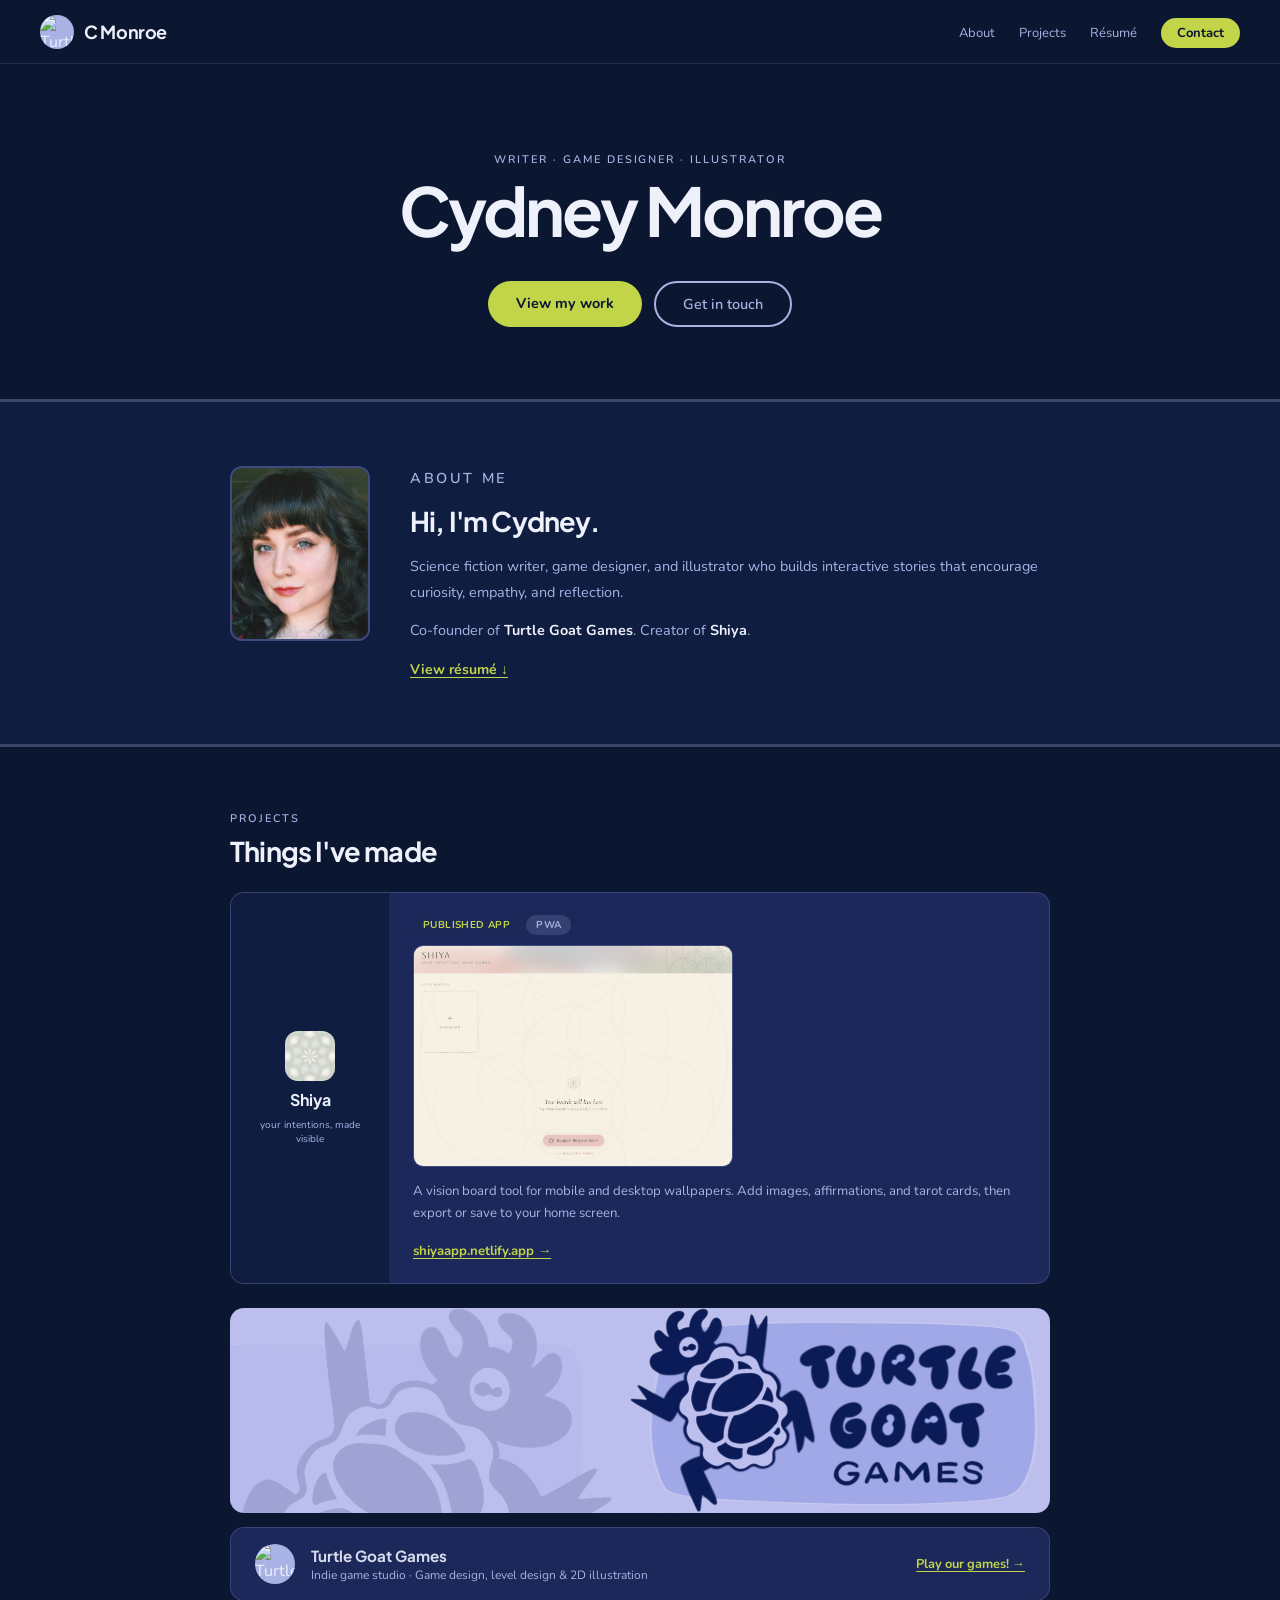
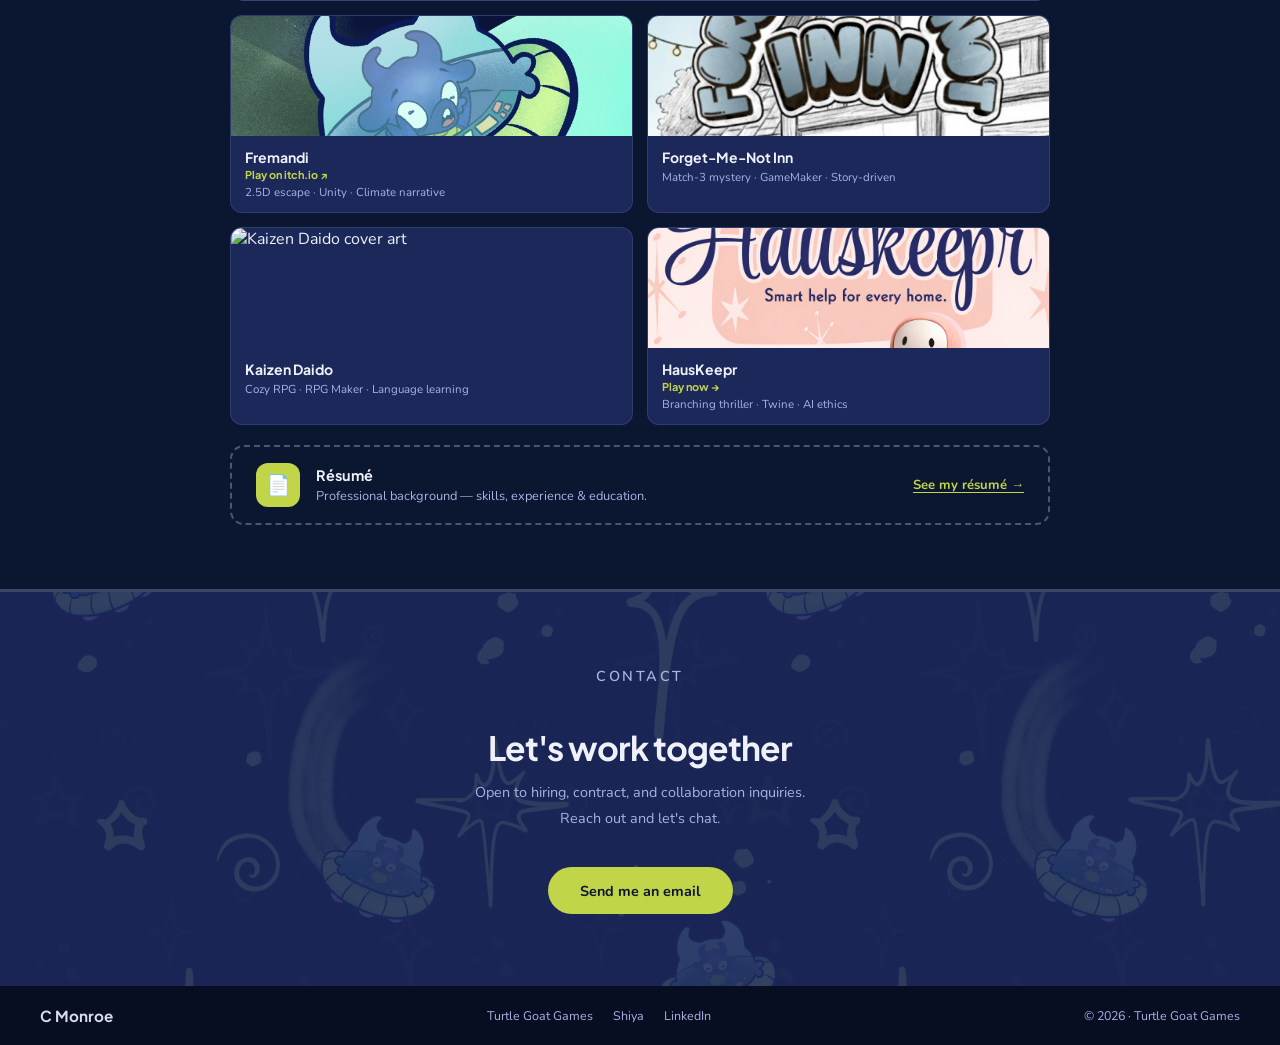
==== index.html @ 70c34b2c "Revise subtitle and description in index.html Updated the subtitle and description for clarity." ====
<!DOCTYPE html>
<html lang="en">
<head>
<meta charset="UTF-8">
<meta name="viewport" content="width=device-width, initial-scale=1.0">
<title>Cydney Monroe — Writer, Game Designer, Illustrator</title>
<link rel="preconnect" href="https://fonts.googleapis.com">
<link href="https://fonts.googleapis.com/css2?family=Plus+Jakarta+Sans:wght@400;600;700;800&family=Nunito:wght@400;600;700&display=swap" rel="stylesheet">
<style>
  *, *::before, *::after { box-sizing: border-box; margin: 0; padding: 0; }
  html { scroll-behavior: smooth; }
  body {
    font-family: 'Nunito', sans-serif;
    -webkit-font-smoothing: antialiased;
    background: #0B1630;
    color: #EEF0FA;
    overflow-x: hidden;
  }

  :root {
    --navy: #1C2859;
    --navy-deep: #0B1630;
    --navy-mid: #0F1D40;
    --peri: #A8B2E4;
    --peri-dim: #6B76A8;
    --lav: #D8DCEF;
    --chart: #C2D448;
    --max-w: 900px;
  }

  img { max-width: 100%; display: block; }
  a { color: inherit; }

  .container { max-width: var(--max-w); margin: 0 auto; padding: 0 clamp(1.25rem, 4vw, 2.5rem); }
  .eyebrow {
    font-size: 11px; letter-spacing: 0.18em; text-transform: uppercase;
    font-weight: 600; color: var(--peri); margin-bottom: 0.5rem;
  }
  .section-heading {
    font-family: 'Plus Jakarta Sans', sans-serif;
    font-size: clamp(1.4rem, 3.5vw, 1.7rem); font-weight: 700;
    color: #EEF0FA; letter-spacing: -0.03em; margin-bottom: 1.5rem;
  }
  .divider { height: 3px; background: var(--peri); opacity: 0.3; }

  /* ══════ NAV ══════ */
  nav {
    background: var(--navy-deep);
    border-bottom: 1px solid rgba(168,178,228,0.15);
    padding: 0 clamp(1.25rem, 4vw, 2.5rem);
    height: 64px;
    display: flex; align-items: center; justify-content: space-between;
    position: sticky; top: 0; z-index: 100;
  }
  .logo { display: flex; align-items: center; gap: 10px; text-decoration: none; }
  .logo-badge {
    width: 34px; height: 34px; border-radius: 50%;
    overflow: hidden; flex-shrink: 0; background: var(--peri);
  }
  .logo-badge img { width: 100%; height: 100%; object-fit: cover; }
  .logo-name {
    font-family: 'Plus Jakarta Sans', sans-serif; font-size: 18px;
    font-weight: 700; color: #EEF0FA; letter-spacing: -0.02em;
  }
  .nav-links { display: flex; align-items: center; gap: clamp(12px, 3vw, 24px); list-style: none; }
  .nav-links a { font-size: 13px; text-decoration: none; color: var(--peri); transition: color 0.2s; }
  .nav-links a:hover { color: #EEF0FA; }
  .nav-links .cta {
    background: var(--chart); color: var(--navy-deep) !important;
    padding: 6px 16px; border-radius: 20px; font-weight: 700;
  }
  .nav-links .cta:hover { opacity: 0.88; }
  @media (max-width: 480px) { .nav-links .hide-xs { display: none; } }

  /* ══════ HERO ══════ */
  #hero {
    background: var(--navy-deep);
    padding: clamp(3rem, 8vw, 5.5rem) 0 clamp(2.5rem, 6vw, 4.5rem);
    text-align: center;
  }
  #hero h1 {
    font-family: 'Plus Jakarta Sans', sans-serif;
    font-size: clamp(2.2rem, 8vw, 4.2rem); font-weight: 700;
    color: #EEF0FA; letter-spacing: -0.045em; line-height: 1.04;
    margin-bottom: 2.25rem;
  }
  .hero-bio {
    font-size: 1rem; color: var(--peri);
    max-width: 440px; margin: 0 auto 2.25rem; line-height: 1.78;
  }
  .btn-row { display: flex; gap: 0.75rem; justify-content: center; flex-wrap: wrap; }
  .btn-primary {
    background: var(--chart); color: var(--navy-deep);
    padding: 0.75rem 1.75rem; border-radius: 24px;
    font-size: 0.9rem; font-weight: 700; text-decoration: none;
    transition: opacity 0.2s;
  }
  .btn-primary:hover { opacity: 0.88; }
  .btn-outline {
    border: 2px solid var(--peri); color: var(--peri);
    padding: 0.7rem 1.7rem; border-radius: 24px;
    font-size: 0.9rem; font-weight: 600; text-decoration: none;
    transition: border-color 0.2s, color 0.2s;
  }
  .btn-outline:hover { border-color: #EEF0FA; color: #EEF0FA; }

  /* ══════ ABOUT ══════ */
  #about { background: var(--navy-mid); padding: clamp(2.5rem, 6vw, 4rem) 0; }
  .about-inner {
    display: flex; gap: clamp(1.25rem, 4vw, 2.5rem); align-items: flex-start;
  }
  .photo-wrap {
    flex-shrink: 0;
    width: clamp(96px, 18vw, 140px);
    height: clamp(120px, 22vw, 175px);
    border-radius: 12px; overflow: hidden;
    border: 2px solid rgba(168,178,228,0.25);
    background: var(--navy);
  }
  .photo-wrap img { width: 100%; height: 100%; object-fit: cover; object-position: center top; }
  .about-text p { font-size: 0.9rem; color: var(--peri); line-height: 1.8; margin-bottom: 0.75rem; }
  .about-text strong { color: #EEF0FA; font-weight: 700; }
  .text-link {
    display: inline-block; margin-top: 0.25rem;
    font-size: 0.875rem; font-weight: 700; color: var(--chart);
    text-decoration: underline; text-underline-offset: 3px;
  }
  .text-link:hover { opacity: 0.85; }

  /* ══════ PROJECTS ══════ */
  #projects { background: var(--navy-deep); padding: clamp(2.5rem, 6vw, 4rem) 0; }

  .shiya-card {
    background: #1C2859; border: 1px solid rgba(168,178,228,0.2); border-radius: 14px;
    overflow: hidden; display: flex; margin-bottom: 1.5rem;
  }
  .shiya-visual {
    width: 158px; flex-shrink: 0; background: #0F1D40;
    display: flex; flex-direction: column; align-items: center; justify-content: center;
    gap: 8px; padding: 1.25rem 1rem;
  }
  .shiya-icon { width: 50px; height: 50px; border-radius: 13px; overflow: hidden; background: var(--navy); }
  .shiya-icon img { width: 100%; height: 100%; object-fit: cover; }
  .shiya-visual-name { font-family: 'Plus Jakarta Sans', sans-serif; font-size: 1rem; font-weight: 700; color: #EEF0FA; }
  .shiya-visual-sub { font-size: 10px; color: var(--peri); text-align: center; line-height: 1.4; }
  .shiya-body { padding: 1.4rem 1.5rem; flex: 1; min-width: 0; }
  .badge-row { display: flex; gap: 6px; margin-bottom: 10px; flex-wrap: wrap; }
  .badge {
    font-size: 10px; padding: 3px 10px; border-radius: 20px; font-weight: 700;
    letter-spacing: 0.04em; text-transform: uppercase;
  }
  .badge-chart { background: var(--navy); color: var(--chart); }
  .badge-warm { background: rgba(168,178,228,0.18); color: var(--peri); }
  .shiya-title { font-family: 'Plus Jakarta Sans', sans-serif; font-size: 1rem; font-weight: 700; color: #EEF0FA; margin-bottom: 10px; }
  .shiya-screenshot { width: 100%; max-width: 320px; border-radius: 10px; margin-bottom: 0.875rem; border: 1px solid rgba(168,178,228,0.25); }
  .shiya-desc { font-size: 0.825rem; color: var(--peri); line-height: 1.65; margin-bottom: 0.875rem; }
  .shiya-link { font-size: 0.825rem; font-weight: 700; color: var(--chart); text-decoration: underline; text-underline-offset: 3px; }

  .tg-banner { width: 100%; border-radius: 14px; margin-bottom: 0.875rem; }
  .tg-header {
    background: var(--navy); border: 1px solid rgba(168,178,228,0.2); border-radius: 14px;
    padding: 1rem 1.5rem; display: flex; align-items: center; gap: 1rem;
    margin-bottom: 0.875rem; flex-wrap: wrap;
  }
  .tg-badge { width: 40px; height: 40px; border-radius: 50%; overflow: hidden; flex-shrink: 0; background: var(--peri); }
  .tg-badge img { width: 100%; height: 100%; object-fit: cover; }
  .tg-info { flex: 1; min-width: 180px; }
  .tg-name { font-family: 'Plus Jakarta Sans', sans-serif; font-size: 0.95rem; font-weight: 700; color: #D8DCEF; margin-bottom: 2px; }
  .tg-sub { font-size: 0.75rem; color: var(--peri); }
  .tg-link {
    font-size: 0.8rem; font-weight: 700; color: var(--chart);
    text-decoration: underline; text-underline-offset: 3px; white-space: nowrap;
  }
  .tg-link:hover { opacity: 0.85; }

  .games-grid {
    display: grid; grid-template-columns: repeat(2, 1fr);
    gap: 0.875rem; margin-bottom: 1.25rem;
  }
  .game-card {
    background: var(--navy); border: 1px solid rgba(168,178,228,0.15);
    border-radius: 12px; overflow: hidden; transition: border-color 0.2s;
  }
  .game-card:hover { border-color: rgba(168,178,228,0.4); }
  .game-card-link, .game-card-toggle { text-decoration: none; cursor: pointer; display: block; }
  .game-play-hint {
    display: block; font-size: 0.68rem; font-weight: 700; color: var(--chart);
    margin-top: 2px;
  }

  /* HausKeepr inline player */
  .hk-panel { max-height: 0; overflow: hidden; transition: max-height 0.5s ease; }
  .hk-panel.open { max-height: 900px; }
  .hk-inner {
    margin-top: 1rem; background: var(--navy-mid);
    border: 1px solid rgba(168,178,228,0.2); border-radius: 14px;
    padding: clamp(1rem, 3vw, 1.5rem);
  }
  .hk-head { display: flex; justify-content: space-between; align-items: flex-start; gap: 1rem; margin-bottom: 0.875rem; flex-wrap: wrap; }
  .hk-title { font-family: 'Plus Jakarta Sans', sans-serif; font-size: 1.05rem; font-weight: 700; color: #EEF0FA; }
  .hk-sub { font-size: 0.78rem; color: var(--peri); margin-top: 2px; }
  .hk-close {
    background: transparent; border: 1.5px solid var(--peri-dim); color: var(--peri);
    font-family: 'Nunito', sans-serif; font-size: 0.75rem; font-weight: 700;
    padding: 0.4rem 0.9rem; border-radius: 20px; cursor: pointer; transition: all 0.2s; flex-shrink: 0;
  }
  .hk-close:hover { border-color: var(--chart); color: var(--chart); }
  .hk-frame {
    width: 100%; height: 70vh; min-height: 420px; max-height: 720px;
    border: 1px solid rgba(168,178,228,0.2); border-radius: 10px; background: #fff;
  }
  .game-thumb { height: clamp(90px, 18vw, 120px); overflow: hidden; }
  .game-thumb img { width: 100%; height: 100%; object-fit: cover; }
  .game-thumb.top-crop img { object-position: center 20%; }
  .game-info { padding: 0.75rem 0.875rem; }
  .game-title { font-family: 'Plus Jakarta Sans', sans-serif; font-size: 0.875rem; font-weight: 700; color: #EEF0FA; margin-bottom: 3px; }
  .game-sub { font-size: 0.72rem; color: var(--peri); }

  .resume-card {
    display: flex; align-items: center; gap: 1rem;
    border: 2px dashed rgba(168,178,228,0.4); border-radius: 14px;
    padding: 1rem 1.5rem; text-decoration: none; cursor: pointer;
    transition: background 0.2s, border-color 0.2s;
  }
  .resume-card:hover { background: rgba(168,178,228,0.07); border-color: rgba(168,178,228,0.7); }
  .resume-icon {
    width: 44px; height: 44px; border-radius: 12px; background: var(--chart);
    display: flex; align-items: center; justify-content: center; flex-shrink: 0; font-size: 20px;
  }
  .resume-info { flex: 1; min-width: 0; }
  .resume-title { font-family: 'Plus Jakarta Sans', sans-serif; font-size: 0.9rem; font-weight: 700; color: #EEF0FA; margin-bottom: 3px; }
  .resume-desc { font-size: 0.8rem; color: var(--peri); }
  .resume-arrow {
    font-size: 0.82rem; font-weight: 700; color: var(--chart);
    text-decoration: underline; text-underline-offset: 3px; white-space: nowrap;
  }

  /* ══════ CONTACT ══════ */
  #contact {
    background-color: var(--navy);
    background-image: linear-gradient(rgba(28,40,89,0.88), rgba(28,40,89,0.88)), url('images/fremandi_pattern.jpg');
    background-size: cover; background-position: center; background-repeat: repeat;
    padding: clamp(3rem, 7vw, 4.5rem) 0; text-align: center;
  }
  #contact h2 {
    font-family: 'Plus Jakarta Sans', sans-serif; font-size: clamp(1.6rem, 5vw, 2.1rem);
    font-weight: 700; color: #EEF0FA; letter-spacing: -0.03em; margin-bottom: 0.75rem;
  }
  #contact p {
    font-size: 0.9rem; color: var(--peri); max-width: 360px;
    margin: 0 auto 2.25rem; line-height: 1.78;
  }
  .btn-chart {
    display: inline-block; background: var(--chart); color: var(--navy-deep);
    padding: 0.85rem 2rem; border-radius: 24px; font-size: 0.9rem; font-weight: 700;
    text-decoration: none; transition: opacity 0.2s;
  }
  .btn-chart:hover { opacity: 0.9; }

  /* ══════ FOOTER ══════ */
  footer {
    background: #080E22;
    padding: 1.25rem clamp(1.25rem, 4vw, 2.5rem);
    display: flex; align-items: center; justify-content: space-between;
    flex-wrap: wrap; gap: 0.75rem;
  }
  .footer-name { font-family: 'Plus Jakarta Sans', sans-serif; font-size: 0.95rem; font-weight: 700; color: #D8DCEF; }
  .footer-links { display: flex; align-items: center; gap: 1.25rem; flex-wrap: wrap; }
  .footer-links a { font-size: 0.78rem; color: var(--peri); text-decoration: none; }
  .footer-links a:hover { color: #EEF0FA; }
  .footer-copy { font-size: 0.78rem; color: var(--peri); }


  /* ══════ INLINE RÉSUMÉ PANEL ══════ */
  .resume-panel {
    max-height: 0; overflow: hidden;
    transition: max-height 0.5s ease;
  }
  .resume-panel.open { max-height: 6000px; }
  .rp-inner {
    margin-top: 1rem;
    background: var(--navy-mid);
    border: 1px solid rgba(168,178,228,0.2);
    border-radius: 14px;
    padding: clamp(1.25rem, 4vw, 2rem);
  }
  .rp-head {
    display: flex; justify-content: space-between; align-items: flex-start;
    gap: 1rem; flex-wrap: wrap; margin-bottom: 1rem;
  }
  .rp-name { font-family: 'Plus Jakarta Sans', sans-serif; font-size: 1.3rem; font-weight: 800; color: #EEF0FA; letter-spacing: -0.02em; }
  .rp-role { font-size: 0.8rem; color: var(--chart); font-weight: 700; margin-top: 2px; }
  .rp-print {
    background: transparent; border: 1.5px solid var(--peri-dim); color: var(--peri);
    font-family: 'Nunito', sans-serif; font-size: 0.75rem; font-weight: 700;
    padding: 0.45rem 0.9rem; border-radius: 20px; cursor: pointer; transition: all 0.2s;
  }
  .rp-print:hover { border-color: var(--chart); color: var(--chart); }
  .rp-summary { font-size: 0.85rem; color: var(--peri); line-height: 1.7; max-width: 640px; margin-bottom: 0.875rem; }
  .rp-contact { display: flex; flex-wrap: wrap; gap: 0.5rem; font-size: 0.78rem; color: var(--peri-dim); margin-bottom: 1.75rem; }
  .rp-contact a { color: var(--peri); text-decoration: none; border-bottom: 1px solid var(--peri-dim); }
  .rp-contact a:hover { color: var(--chart); border-color: var(--chart); }
  .rp-section-label {
    font-size: 10.5px; letter-spacing: 0.16em; text-transform: uppercase;
    font-weight: 700; color: var(--peri-dim); margin: 1.5rem 0 0.75rem;
  }
  .rp-entry {
    background: var(--navy-deep);
    border: 1px solid rgba(168,178,228,0.14);
    border-radius: 12px; margin-bottom: 0.6rem;
    cursor: pointer; overflow: hidden;
  }
  .rp-entry:hover { border-color: rgba(168,178,228,0.35); }
  .rp-entry-head {
    padding: 0.9rem 1.1rem;
    display: flex; justify-content: space-between; align-items: flex-start; gap: 0.75rem;
  }
  .rp-entry-titles { flex: 1; min-width: 0; }
  .rp-entry-title { font-family: 'Plus Jakarta Sans', sans-serif; font-size: 0.88rem; font-weight: 700; color: #EEF0FA; }
  .rp-entry-dates { font-size: 0.72rem; color: var(--peri-dim); margin: 2px 0 8px; }
  .rp-tags { display: flex; flex-wrap: wrap; gap: 5px; }
  .rp-tag {
    font-size: 0.66rem; font-weight: 700;
    padding: 2px 9px; border-radius: 20px;
    background: rgba(194,212,72,0.13); color: var(--chart);
  }
  .rp-chevron { color: var(--chart); font-size: 0.9rem; transition: transform 0.25s; flex-shrink: 0; margin-top: 2px; }
  .rp-entry.open .rp-chevron { transform: rotate(180deg); }
  .rp-entry-body { max-height: 0; overflow: hidden; transition: max-height 0.35s ease; }
  .rp-entry.open .rp-entry-body { max-height: 800px; }
  .rp-entry-body ul { list-style: none; padding: 0 1.1rem 1rem; display: flex; flex-direction: column; gap: 0.5rem; }
  .rp-entry-body li {
    font-size: 0.8rem; color: var(--peri); line-height: 1.65;
    padding-left: 1rem; position: relative;
  }
  .rp-entry-body li::before {
    content: ''; position: absolute; left: 0; top: 0.55em;
    width: 5px; height: 5px; border-radius: 50%; background: var(--chart);
  }
  .rp-edu-grid { display: grid; grid-template-columns: repeat(auto-fit, minmax(200px, 1fr)); gap: 0.75rem; }
  .rp-edu {
    background: var(--navy-deep); border: 1px solid rgba(168,178,228,0.14);
    border-radius: 12px; padding: 0.9rem 1.1rem;
  }
  .rp-edu-degree { font-family: 'Plus Jakarta Sans', sans-serif; font-size: 0.82rem; font-weight: 700; color: #EEF0FA; }
  .rp-edu-school { font-size: 0.72rem; color: var(--peri); margin-top: 3px; }
  .rp-close {
    display: block; margin: 1.5rem auto 0;
    background: var(--chart); color: var(--navy-deep);
    border: none; font-family: 'Nunito', sans-serif;
    font-size: 0.85rem; font-weight: 700;
    padding: 0.7rem 1.6rem; border-radius: 24px; cursor: pointer;
    transition: opacity 0.2s;
  }
  .rp-close:hover { opacity: 0.88; }

  /* Print: show ONLY the hidden ATS resume block */
  #atsResume { display: none; }
  @media print {
    body > *:not(#atsResume) { display: none !important; }
    body { background: #fff !important; color: #000 !important; }
    @page { margin: 0.55in; }
    #atsResume {
      display: block !important;
      font-family: Arial, Helvetica, sans-serif;
      font-size: 10pt; line-height: 1.3; color: #000;
      max-width: 7.5in; margin: 0;
    }
    #atsResume h1 { font-size: 15pt; margin-bottom: 1pt; font-weight: bold; }
    #atsResume .ats-contact { font-size: 9pt; margin-bottom: 6pt; }
    #atsResume h2 {
      font-size: 10.5pt; font-weight: bold; text-transform: uppercase;
      margin: 8pt 0 3pt; border-bottom: 1px solid #000; padding-bottom: 1pt;
    }
    #atsResume h3 { font-size: 10pt; font-weight: bold; margin: 5pt 0 0; }
    #atsResume .ats-dates { font-size: 9pt; font-style: italic; margin-bottom: 2pt; }
    #atsResume ul { margin: 0 0 4pt 16pt; padding: 0; }
    #atsResume li { margin-bottom: 1pt; }
    #atsResume p { margin-bottom: 4pt; }
  }

  /* ══════ RESPONSIVE ══════ */
  @media (max-width: 620px) {
    .about-inner { gap: 1.25rem; }
    .shiya-card { flex-direction: column; }
    .shiya-visual { width: 100%; flex-direction: row; justify-content: flex-start; padding: 1rem 1.25rem; }
    .games-grid { grid-template-columns: 1fr; }
    .resume-card { flex-direction: column; text-align: center; }
    footer { flex-direction: column; text-align: center; }
  }
</style>
</head>
<body>

<!-- ══════ NAV ══════ -->
<nav>
  <a class="logo" href="#hero">
    <div class="logo-badge"><img src="images/Turtle_Goat_Logo.png" alt="Turtle Goat Games logo"></div>
    <span class="logo-name">C Monroe</span>
  </a>
  <ul class="nav-links">
    <li class="hide-xs"><a href="#about">About</a></li>
    <li class="hide-xs"><a href="#projects">Projects</a></li>
    <li><a href="#resume">Résumé</a></li>
    <li><a href="#contact" class="cta">Contact</a></li>
  </ul>
</nav>

<!-- ══════ HERO ══════ -->
<section id="hero">
  <div class="container">
    <p class="eyebrow">Writer · Game Designer · Illustrator</p>
    <h1>Cydney Monroe</h1>
    <div class="btn-row">
      <a href="#projects" class="btn-primary">View my work</a>
      <a href="#contact" class="btn-outline">Get in touch</a>
    </div>
  </div>
</section>

<div class="divider"></div>

<!-- ══════ ABOUT ══════ -->
<section id="about">
  <div class="container about-inner">
    <div class="photo-wrap">
      <img src="images/cydney.avif" alt="Photo of Cydney Monroe">
    </div>
    <div class="about-text">
      <p class="eyebrow">About me</p>
      <h2 class="section-heading" style="margin-bottom:1rem;">Hi, I'm Cydney.</h2>
      <p>Science fiction writer, game designer, and illustrator who builds interactive stories that encourage curiosity, empathy, and reflection.</p>
      <p>Co-founder of <strong>Turtle Goat Games</strong>. Creator of <strong>Shiya</strong>.</p>
      <a href="#resume" class="text-link" onclick="openResume()">View résumé ↓</a>
    </div>
  </div>
</section>

<div class="divider"></div>

<!-- ══════ PROJECTS ══════ -->
<section id="projects">
  <div class="container">
    <p class="eyebrow">Projects</p>
    <h2 class="section-heading">Things I've made</h2>

    <!-- Shiya -->
    <div class="shiya-card">
      <div class="shiya-visual">
        <div class="shiya-icon"><img src="images/shiya_icon.png" alt="Shiya logo"></div>
        <span class="shiya-visual-name">Shiya</span>
        <span class="shiya-visual-sub">your intentions, made visible</span>
      </div>
      <div class="shiya-body">
        <div class="badge-row">
          <span class="badge badge-chart">Published App</span>
          <span class="badge badge-warm">PWA</span>
        </div>
        <img src="images/shiya_screenshot.png" alt="Shiya app screenshot" class="shiya-screenshot">
        <p class="shiya-desc">A vision board tool for mobile and desktop wallpapers. Add images, affirmations, and tarot cards, then export or save to your home screen.</p>
        <a href="https://shiyaapp.netlify.app" target="_blank" class="shiya-link">shiyaapp.netlify.app →</a>
      </div>
    </div>

    <!-- Turtle Goat Games -->
    <img src="images/Turtle_Goat_Banner.png" alt="Turtle Goat Games banner" class="tg-banner">
    <div class="tg-header">
      <div class="tg-badge"><img src="images/Turtle_Goat_Logo.png" alt="Turtle Goat Games logo"></div>
      <div class="tg-info">
        <p class="tg-name">Turtle Goat Games</p>
        <p class="tg-sub">Indie game studio · Game design, level design &amp; 2D illustration</p>
      </div>
      <a href="https://444fern444.itch.io/" target="_blank" class="tg-link">Play our games! →</a>
    </div>

    <div class="games-grid">
      <a class="game-card game-card-link" href="https://444fern444.itch.io/fremandi" target="_blank">
        <div class="game-thumb"><img src="images/Cover.jpg" alt="Fremandi cover art"></div>
        <div class="game-info">
          <p class="game-title">Fremandi <span class="game-play-hint">Play on itch.io ↗</span></p>
          <p class="game-sub">2.5D escape · Unity · Climate narrative</p>
        </div>
      </a>
      <div class="game-card">
        <div class="game-thumb top-crop"><img src="images/fmni.png" alt="Forget-Me-Not Inn cover art"></div>
        <div class="game-info">
          <p class="game-title">Forget-Me-Not Inn</p>
          <p class="game-sub">Match-3 mystery · GameMaker · Story-driven</p>
        </div>
      </div>
      <div class="game-card">
        <div class="game-thumb"><img src="images/KaizenDaido.png" alt="Kaizen Daido cover art"></div>
        <div class="game-info">
          <p class="game-title">Kaizen Daido</p>
          <p class="game-sub">Cozy RPG · RPG Maker · Language learning</p>
        </div>
      </div>
      <div class="game-card game-card-toggle" id="hauskeeprToggle" onclick="toggleHausKeepr()">
        <div class="game-thumb top-crop"><img src="images/HausKeepr_Final_Flyer.png" alt="HausKeepr cover art"></div>
        <div class="game-info">
          <p class="game-title">HausKeepr <span class="game-play-hint" id="hauskeeprToggleLabel">Play now →</span></p>
          <p class="game-sub">Branching thriller · Twine · AI ethics</p>
        </div>
      </div>
    </div>

    <!-- ══════ INLINE HAUSKEEPR PLAYER (hidden until expanded) ══════ -->
    <div id="hauskeeprPanel" class="hk-panel">
      <div class="hk-inner">
        <div class="hk-head">
          <div>
            <p class="hk-title">HausKeepr</p>
            <p class="hk-sub">A branching narrative thriller · exploring AI ethics &amp; corporate responsibility</p>
          </div>
          <button class="hk-close" onclick="toggleHausKeepr()">Close ✕</button>
        </div>
        <iframe id="hauskeeprFrame" class="hk-frame" src="about:blank" title="HausKeepr interactive story" loading="lazy"></iframe>
      </div>
    </div>

    <div class="resume-card" id="resume" onclick="toggleResume()">
      <div class="resume-icon">📄</div>
      <div class="resume-info">
        <p class="resume-title">Résumé</p>
        <p class="resume-desc">Professional background — skills, experience &amp; education.</p>
      </div>
      <span class="resume-arrow" id="resumeToggleLabel">See my résumé →</span>
    </div>

    <!-- ══════ INLINE RÉSUMÉ (hidden until expanded) ══════ -->
    <div id="resumePanel" class="resume-panel">
      <div class="rp-inner">

        <div class="rp-head">
          <div>
            <p class="rp-name">Cydney Monroe</p>
            <p class="rp-role">Game Design · Narrative Design · Creative Consulting</p>
          </div>
          <button class="rp-print" onclick="window.print()">Print / Save PDF</button>
        </div>

        <p class="rp-summary">Creative Writing BFA graduate and current Game Design student focused on interactive storytelling, player-driven progression, and UX-aligned writing. Combines creative writing with systems thinking to support both player experience and development workflows.</p>

        <div class="rp-contact">
          <a href="mailto:cydneybergdorf@gmail.com">cydneybergdorf@gmail.com</a>
          <span>·</span>
          <a href="https://www.linkedin.com/in/cydneymonroe" target="_blank">LinkedIn</a>
          <span>·</span>
          <span>Richmond, VA</span>
        </div>

        <p class="rp-section-label">Experience</p>

        <div class="rp-entry" onclick="toggleEntry(this)">
          <div class="rp-entry-head">
            <div class="rp-entry-titles">
              <p class="rp-entry-title">Game Designer — Turtle Goat Games</p>
              <p class="rp-entry-dates">May 2026 – Present · Richmond, VA</p>
              <div class="rp-tags">
                <span class="rp-tag">Unity</span><span class="rp-tag">RPG Maker MZ</span><span class="rp-tag">GameMaker</span><span class="rp-tag">GDDs</span><span class="rp-tag">Narrative Design</span><span class="rp-tag">Worldbuilding</span><span class="rp-tag">2D Art &amp; Branding</span>
              </div>
            </div>
            <span class="rp-chevron">▾</span>
          </div>
          <div class="rp-entry-body"><ul>
            <li>Built interactive prototypes in Unity, RPG Maker MZ, and GameMaker to test gameplay mechanics, player progression, and user experience.</li>
            <li>Created comprehensive Game Design Documents, production roadmaps, and design specifications for multiple original game concepts.</li>
            <li>Designed and documented Kaizen Daidō, a language-learning RPG combining interactive storytelling, exploration, and educational gameplay systems.</li>
            <li>Developed complete narrative design, dialogue structure, worldbuilding, and gameplay documentation for Forget-Me-Not Inn, a story-driven mystery match-3.</li>
            <li>Designed and prototyped Fremandi, a climate-focused adventure game created during Indie Game Clinic's CollabJam 2026.</li>
            <li>Produced original game art, UI concepts, branding materials, and assets, including logo design and visual identity development.</li>
          </ul></div>
        </div>

        <div class="rp-entry" onclick="toggleEntry(this)">
          <div class="rp-entry-head">
            <div class="rp-entry-titles">
              <p class="rp-entry-title">Creative Consulting — Freelance</p>
              <p class="rp-entry-dates">Mar 2019 – Present · Hybrid</p>
              <div class="rp-tags">
                <span class="rp-tag">Story Development</span><span class="rp-tag">Production Planning</span><span class="rp-tag">Narrative Feedback</span><span class="rp-tag">Business Systems</span><span class="rp-tag">Coaching</span>
              </div>
            </div>
            <span class="rp-chevron">▾</span>
          </div>
          <div class="rp-entry-body"><ul>
            <li>Created customizable templates to organize story development, asset tracking, and production planning.</li>
            <li>Provided narrative and structural feedback for 5+ projects across writing, visual media, and music to improve clarity, pacing, and direction.</li>
            <li>Brought a tattoo studio into health department compliance within 30 days; enabled expansion to 3 additional locations.</li>
            <li>Advised 20+ tattoo artists on budgeting, tax preparation, and financial planning for independent work.</li>
            <li>Coached 5+ independent artists on structuring creative work, addressing creative blocks, and organizing project timelines.</li>
          </ul></div>
        </div>

        <div class="rp-entry" onclick="toggleEntry(this)">
          <div class="rp-entry-head">
            <div class="rp-entry-titles">
              <p class="rp-entry-title">Test Publishing Administrator — Pearson</p>
              <p class="rp-entry-dates">Jul 2024 – Feb 2026 · Remote, Richmond, VA · Promoted from Test Development Technician</p>
              <div class="rp-tags">
                <span class="rp-tag">Jira</span><span class="rp-tag">Confluence</span><span class="rp-tag">Smartsheet</span><span class="rp-tag">Scrum</span><span class="rp-tag">Documentation</span><span class="rp-tag">Training</span>
              </div>
            </div>
            <span class="rp-chevron">▾</span>
          </div>
          <div class="rp-entry-body"><ul>
            <li>Introduced Scrum ceremonies and advised teams on breaking down silos, increasing cross-team communication and reducing problem-resolution time.</li>
            <li>Led consolidation of multiple workflows into Jira across 23 programs — configuring projects, dashboards, and reports to streamline tracking.</li>
            <li>Revived a department-wide single-source-of-truth initiative; identified Smartsheet DataMesh + Jira Connector as optimal architecture and led cross-team gap analysis, presenting findings to executive leadership.</li>
            <li>Produced 40+ documentation resources (workflows, SOPs, use cases) in Confluence to support onboarding and knowledge transfer.</li>
            <li>Designed and delivered training sessions and quick-start guides to accelerate Jira and Confluence adoption.</li>
          </ul></div>
        </div>

        <div class="rp-entry" onclick="toggleEntry(this)">
          <div class="rp-entry-head">
            <div class="rp-entry-titles">
              <p class="rp-entry-title">Managing Owner — Speakeasy Tattoo Lounge</p>
              <p class="rp-entry-dates">Dec 2018 – Dec 2023 · Springdale, AR</p>
              <div class="rp-tags">
                <span class="rp-tag">Operations</span><span class="rp-tag">Training Programs</span><span class="rp-tag">Agile Practices</span><span class="rp-tag">Conflict Resolution</span><span class="rp-tag">Marketing</span>
              </div>
            </div>
            <span class="rp-chevron">▾</span>
          </div>
          <div class="rp-entry-body"><ul>
            <li>Navigated complex operational challenges during the pandemic, driving 380% YoY revenue growth through adaptive planning and lean practices.</li>
            <li>Designed and led an $80K apprenticeship program in partnership with the University of Arkansas Art Department — graduating 16 apprentices with a 94% success rate; 8 now run their own studios.</li>
            <li>Introduced 30+ structured training, compensation, and policy programs, increasing retention by 60%.</li>
            <li>Scaled business visibility 149% on social platforms through strategic marketing campaigns and engagement analytics.</li>
            <li>Fostered a high-performing, psychologically safe workplace using restorative-based ADR and continuous-improvement feedback loops.</li>
          </ul></div>
        </div>

        <div class="rp-entry" onclick="toggleEntry(this)">
          <div class="rp-entry-head">
            <div class="rp-entry-titles">
              <p class="rp-entry-title">Director / Photographer — Cydney Bergdorf Photography</p>
              <p class="rp-entry-dates">Jun 2007 – Dec 2023</p>
              <div class="rp-tags">
                <span class="rp-tag">Visual Storytelling</span><span class="rp-tag">Art Direction</span><span class="rp-tag">Client Direction</span><span class="rp-tag">Themed Shoots</span>
              </div>
            </div>
            <span class="rp-chevron">▾</span>
          </div>
          <div class="rp-entry-body"><ul>
            <li>Captured candid, expressive portraiture focused on guiding clients from discomfort into authentic, natural moments.</li>
            <li>Built themed shoots, curated looks, and designed scenes to match the tone of each visual story.</li>
            <li>Specialized in first-time subjects — helping people with no modeling experience build confident, authentic portfolios.</li>
          </ul></div>
        </div>

        <p class="rp-section-label">Education</p>
        <div class="rp-edu-grid">
          <div class="rp-edu">
            <p class="rp-edu-degree">Creative Writing, BFA</p>
            <p class="rp-edu-school">Full Sail University · Focus: Game Design · 2026</p>
          </div>
          <div class="rp-edu">
            <p class="rp-edu-degree">Game Studies &amp; Design, BS</p>
            <p class="rp-edu-school">Old Dominion University · 2027</p>
          </div>
          <div class="rp-edu">
            <p class="rp-edu-degree">Digital Cinematography, AA</p>
            <p class="rp-edu-school">Full Sail University</p>
          </div>
        </div>

        <p class="rp-section-label">Certifications &amp; Languages</p>
        <div class="rp-tags" style="margin-bottom:1.5rem;">
          <span class="rp-tag">CAPM</span><span class="rp-tag">Certified ScrumMaster (CSM)</span><span class="rp-tag">English (Native)</span><span class="rp-tag">Spanish (Limited Working)</span><span class="rp-tag">Japanese (Elementary)</span>
        </div>

        <button class="rp-close" onclick="toggleResume()">Put away résumé ↑</button>
      </div>
    </div>
  </div>
</section>

<div class="divider"></div>

<!-- ══════ CONTACT ══════ -->
<section id="contact">
  <div class="container">
    <p class="eyebrow">Contact</p>
    <h2>Let's work together</h2>
    <p>Open to hiring, contract, and collaboration inquiries. Reach out and let's chat.</p>
    <a href="mailto:cydneybergdorf@gmail.com" class="btn-chart">Send me an email</a>
  </div>
</section>

<!-- ══════ FOOTER ══════ -->
<footer>
  <span class="footer-name">C Monroe</span>
  <div class="footer-links">
    <a href="https://444fern444.itch.io/" target="_blank">Turtle Goat Games</a>
    <a href="https://shiyaapp.netlify.app" target="_blank">Shiya</a>
    <a href="https://www.linkedin.com/in/cydneymonroe" target="_blank">LinkedIn</a>
  </div>
  <span class="footer-copy">© 2026 · Turtle Goat Games</span>
</footer>


<!-- ══════ ATS-FRIENDLY RÉSUMÉ (print-only, invisible on screen) ══════ -->
<div id="atsResume">
  <h1>Cydney Monroe</h1>
  <p class="ats-contact">Richmond, VA | cydneybergdorf@gmail.com | linkedin.com/in/cydneymonroe</p>

  <p>Creative Writing BFA graduate and current Game Design student focused on interactive storytelling, player-driven progression, and UX-aligned writing. Combines creative writing with systems thinking to support both player experience and development workflows.</p>

  <h2>Experience</h2>

  <h3>Game Designer, Turtle Goat Games</h3>
  <p class="ats-dates">May 2026 - Present | Richmond, VA</p>
  <ul>
    <li>Built interactive prototypes in Unity, RPG Maker MZ, and GameMaker to test gameplay mechanics, player progression, and user experience.</li>
    <li>Created Game Design Documents, production roadmaps, and design specifications for four original games: Kaizen Daido (language-learning RPG), Forget-Me-Not Inn (story-driven match-3), Fremandi (climate adventure, CollabJam 2026), and HausKeepr (branching narrative thriller).</li>
    <li>Produced original game art, UI concepts, and branding, including logo design and visual identity development.</li>
  </ul>

  <h3>Creative Consultant, Freelance</h3>
  <p class="ats-dates">March 2019 - Present | Hybrid</p>
  <ul>
    <li>Provided narrative and structural feedback for 5+ projects across writing, visual media, and music to improve clarity, pacing, and direction.</li>
    <li>Created customizable templates to organize story development, asset tracking, and production planning.</li>
    <li>Brought a tattoo studio into health department compliance within 30 days, enabling expansion to 3 additional locations; coached 20+ artists on business operations.</li>
  </ul>

  <h3>Test Publishing Administrator, Pearson (promoted from Test Development Technician)</h3>
  <p class="ats-dates">July 2024 - February 2026 | Remote, Richmond, VA</p>
  <ul>
    <li>Led consolidation of multiple workflows into Jira across 23 programs, configuring projects, dashboards, and reports to streamline tracking.</li>
    <li>Introduced Scrum ceremonies and cross-team communication practices, reducing problem-resolution time and breaking down silos.</li>
    <li>Produced 40+ documentation resources in Confluence and delivered training to accelerate tool adoption, onboarding, and knowledge transfer.</li>
  </ul>

  <h3>Managing Owner, Speakeasy Tattoo Lounge</h3>
  <p class="ats-dates">December 2018 - December 2023 | Springdale, AR</p>
  <ul>
    <li>Drove 380% year-over-year revenue growth during the pandemic through adaptive planning and lean business practices.</li>
    <li>Designed and led an $80K apprenticeship program with the University of Arkansas Art Department, graduating 16 apprentices at a 94% success rate; 8 now run their own studios.</li>
    <li>Introduced 30+ structured training, compensation, and policy programs, increasing retention by 60%.</li>
  </ul>

  <h3>Director and Photographer, Cydney Bergdorf Photography</h3>
  <p class="ats-dates">June 2007 - December 2023</p>
  <ul>
    <li>16 years of candid, expressive portraiture; designed themed shoots and art direction, specializing in first-time subjects building confident portfolios.</li>
  </ul>

  <h2>Skills</h2>
  <p>Narrative Design: Branching Dialogue, Interactive Storytelling, Narrative Systems, Character Tone and Voice. Game Writing: NPC Dialogue, Tutorial Writing, UI Copy, Event Narrative Design. Tools: Unity, RPG Maker MZ, GameMaker, Twine, Jira, Confluence, Smartsheet, Lucidchart, Adobe Creative Suite, SharePoint, Microsoft 365. Methods: Agile, Scrum, Documentation and Flow Mapping, Cross-functional Collaboration, Stakeholder Communication.</p>

  <h2>Education</h2>
  <p>Creative Writing, BFA - Full Sail University, Focus: Game Design, 2026<br>
  Game Studies and Design, BS - Old Dominion University, Expected 2027<br>
  Digital Cinematography, AA - Full Sail University</p>

  <h2>Certifications and Languages</h2>
  <p>Certified Associate in Project Management (CAPM); Certified ScrumMaster (CSM). English (Native), Spanish (Limited Working), Japanese (Elementary).</p>
</div>

<script>
  function toggleResume() {
    var panel = document.getElementById('resumePanel');
    var label = document.getElementById('resumeToggleLabel');
    var isOpen = panel.classList.toggle('open');
    label.textContent = isOpen ? 'Put away résumé ↑' : 'See my résumé →';
    if (isOpen) {
      setTimeout(function() {
        panel.scrollIntoView({ behavior: 'smooth', block: 'nearest' });
      }, 150);
    }
  }
  function openResume() {
    var panel = document.getElementById('resumePanel');
    if (!panel.classList.contains('open')) toggleResume();
  }
  function toggleEntry(entry) {
    entry.classList.toggle('open');
  }

  // ── HausKeepr inline player ──
  // Replace with the live GitHub Pages URL for the HausKeepr Twine repo
  var HAUSKEEPR_URL = 'https://cydneybergdorf.github.io/hauskeepr-twine/';

  function toggleHausKeepr() {
    var panel = document.getElementById('hauskeeprPanel');
    var label = document.getElementById('hauskeeprToggleLabel');
    var frame = document.getElementById('hauskeeprFrame');
    var isOpen = panel.classList.toggle('open');
    label.textContent = isOpen ? 'Close ✕' : 'Play now →';
    if (isOpen) {
      if (frame.src === 'about:blank' || !frame.src) {
        frame.src = HAUSKEEPR_URL;
      }
      setTimeout(function() {
        panel.scrollIntoView({ behavior: 'smooth', block: 'nearest' });
      }, 150);
    }
  }
  // Prevent link clicks inside entries from toggling
  document.querySelectorAll('.rp-entry a, .rp-contact a').forEach(function(a) {
    a.addEventListener('click', function(e) { e.stopPropagation(); });
  });
</script>
</body>
</html>
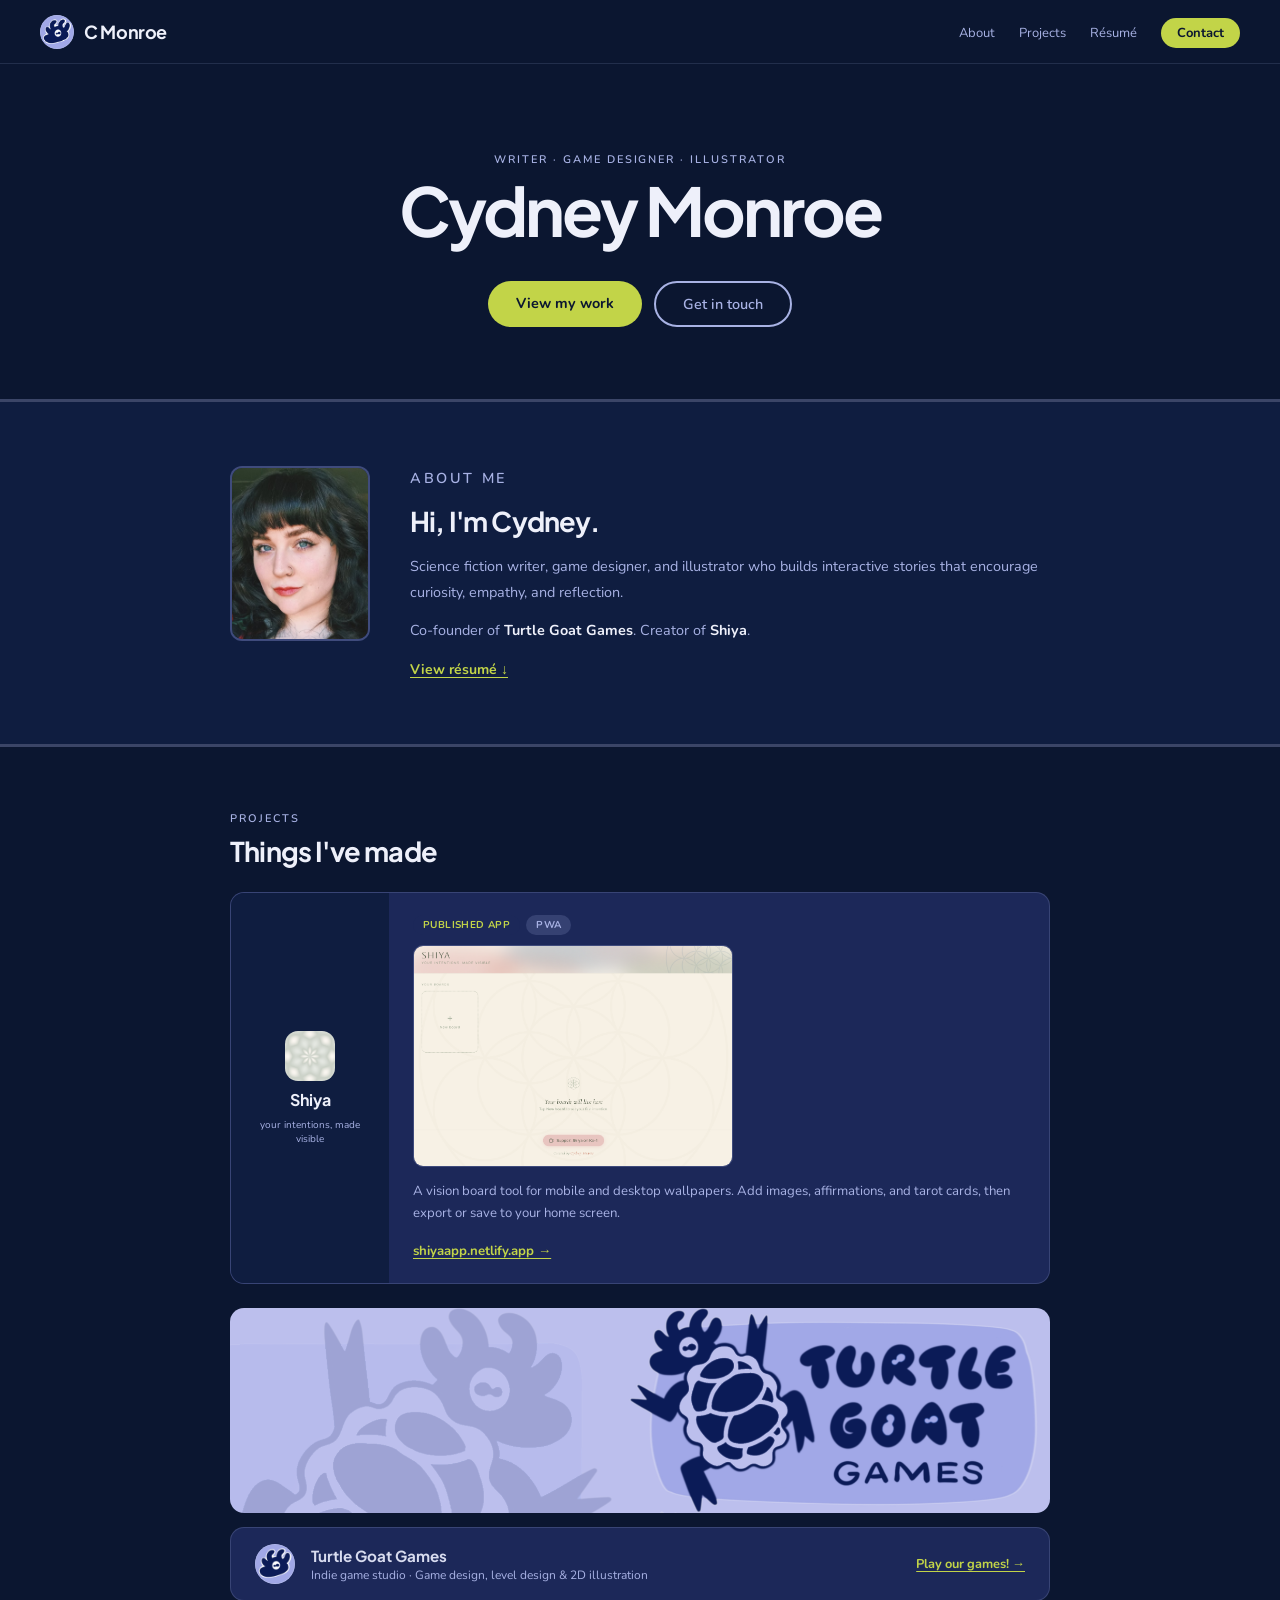
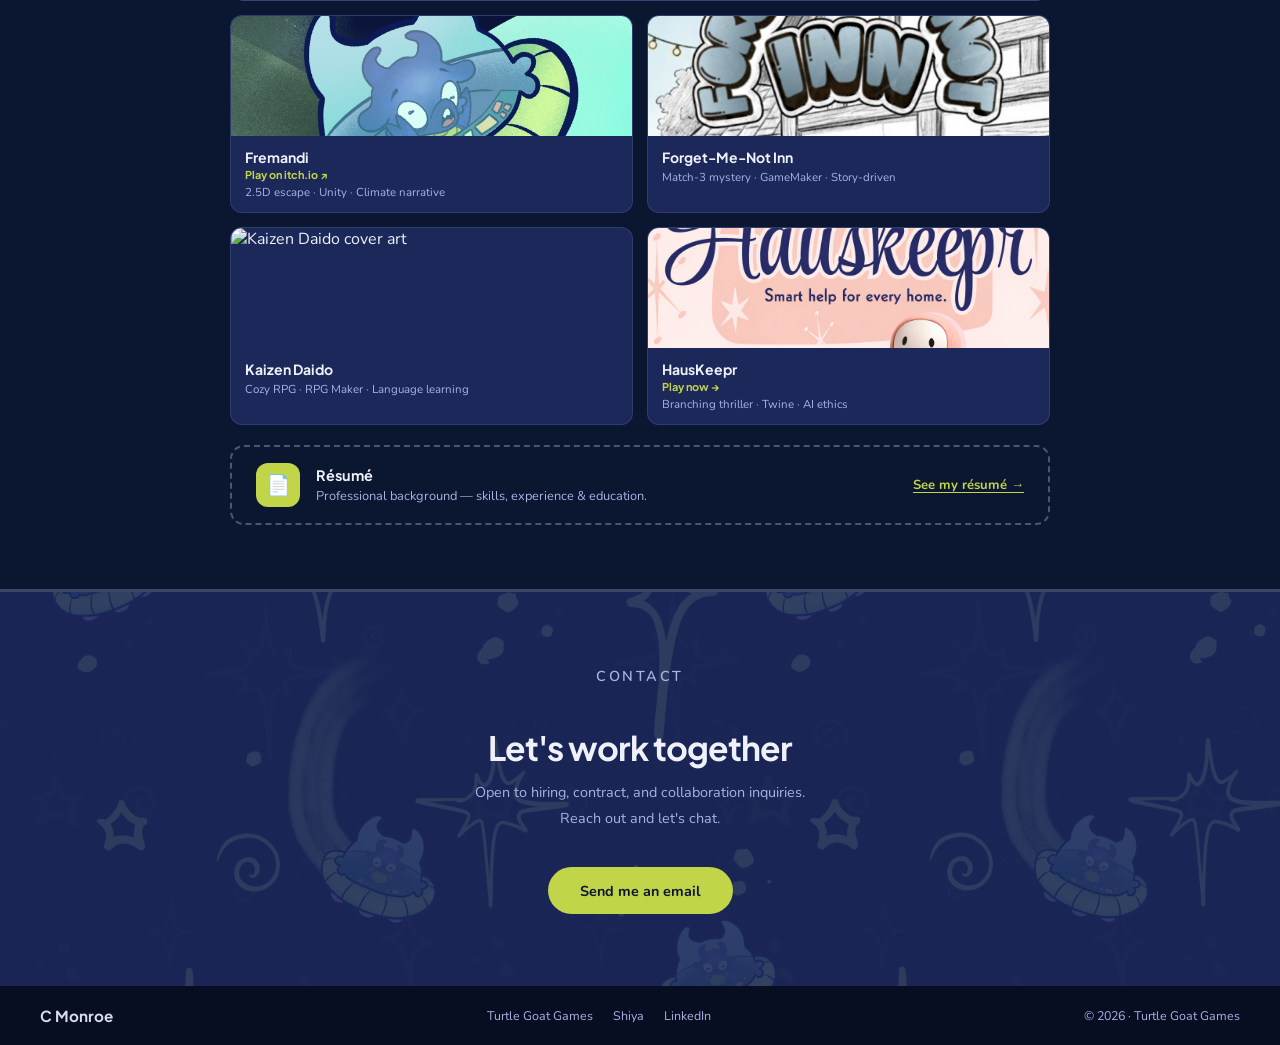
==== commit 1847a521: "Update logo image source in index.html" ====
--- a/index.html
+++ b/index.html
@@ -395,7 +395,7 @@
 <!-- ══════ NAV ══════ -->
 <nav>
   <a class="logo" href="#hero">
-    <div class="logo-badge"><img src="images/Turtle_Goat_Logo.png" alt="Turtle Goat Games logo"></div>
+    <div class="logo-badge"><img src="images/Turtle_Goat_Logo_.png" alt="Turtle Goat Games logo"></div>
     <span class="logo-name">C Monroe</span>
   </a>
   <ul class="nav-links">
@@ -465,7 +465,7 @@
     <!-- Turtle Goat Games -->
     <img src="images/Turtle_Goat_Banner.png" alt="Turtle Goat Games banner" class="tg-banner">
     <div class="tg-header">
-      <div class="tg-badge"><img src="images/Turtle_Goat_Logo.png" alt="Turtle Goat Games logo"></div>
+      <div class="tg-badge"><img src="images/Turtle_Goat_Logo_.png" alt="Turtle Goat Games logo"></div>
       <div class="tg-info">
         <p class="tg-name">Turtle Goat Games</p>
         <p class="tg-sub">Indie game studio · Game design, level design &amp; 2D illustration</p>
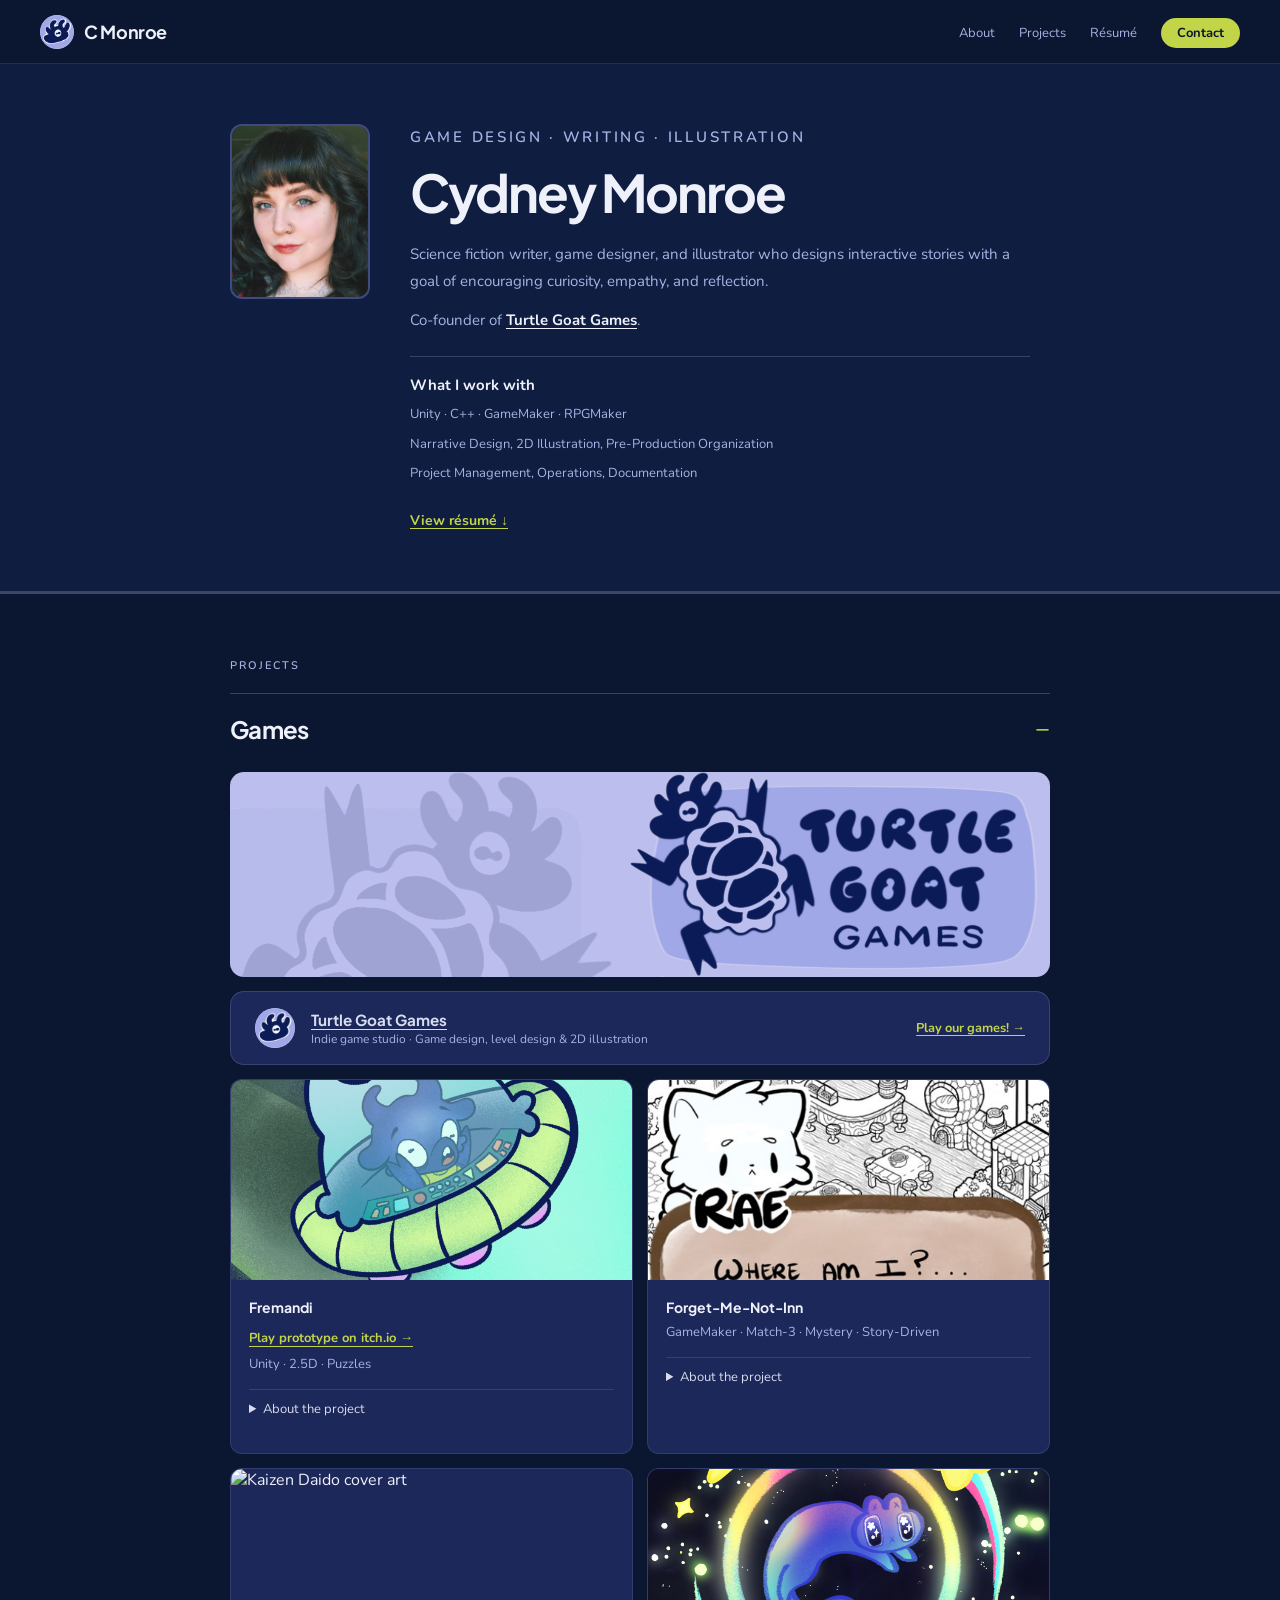
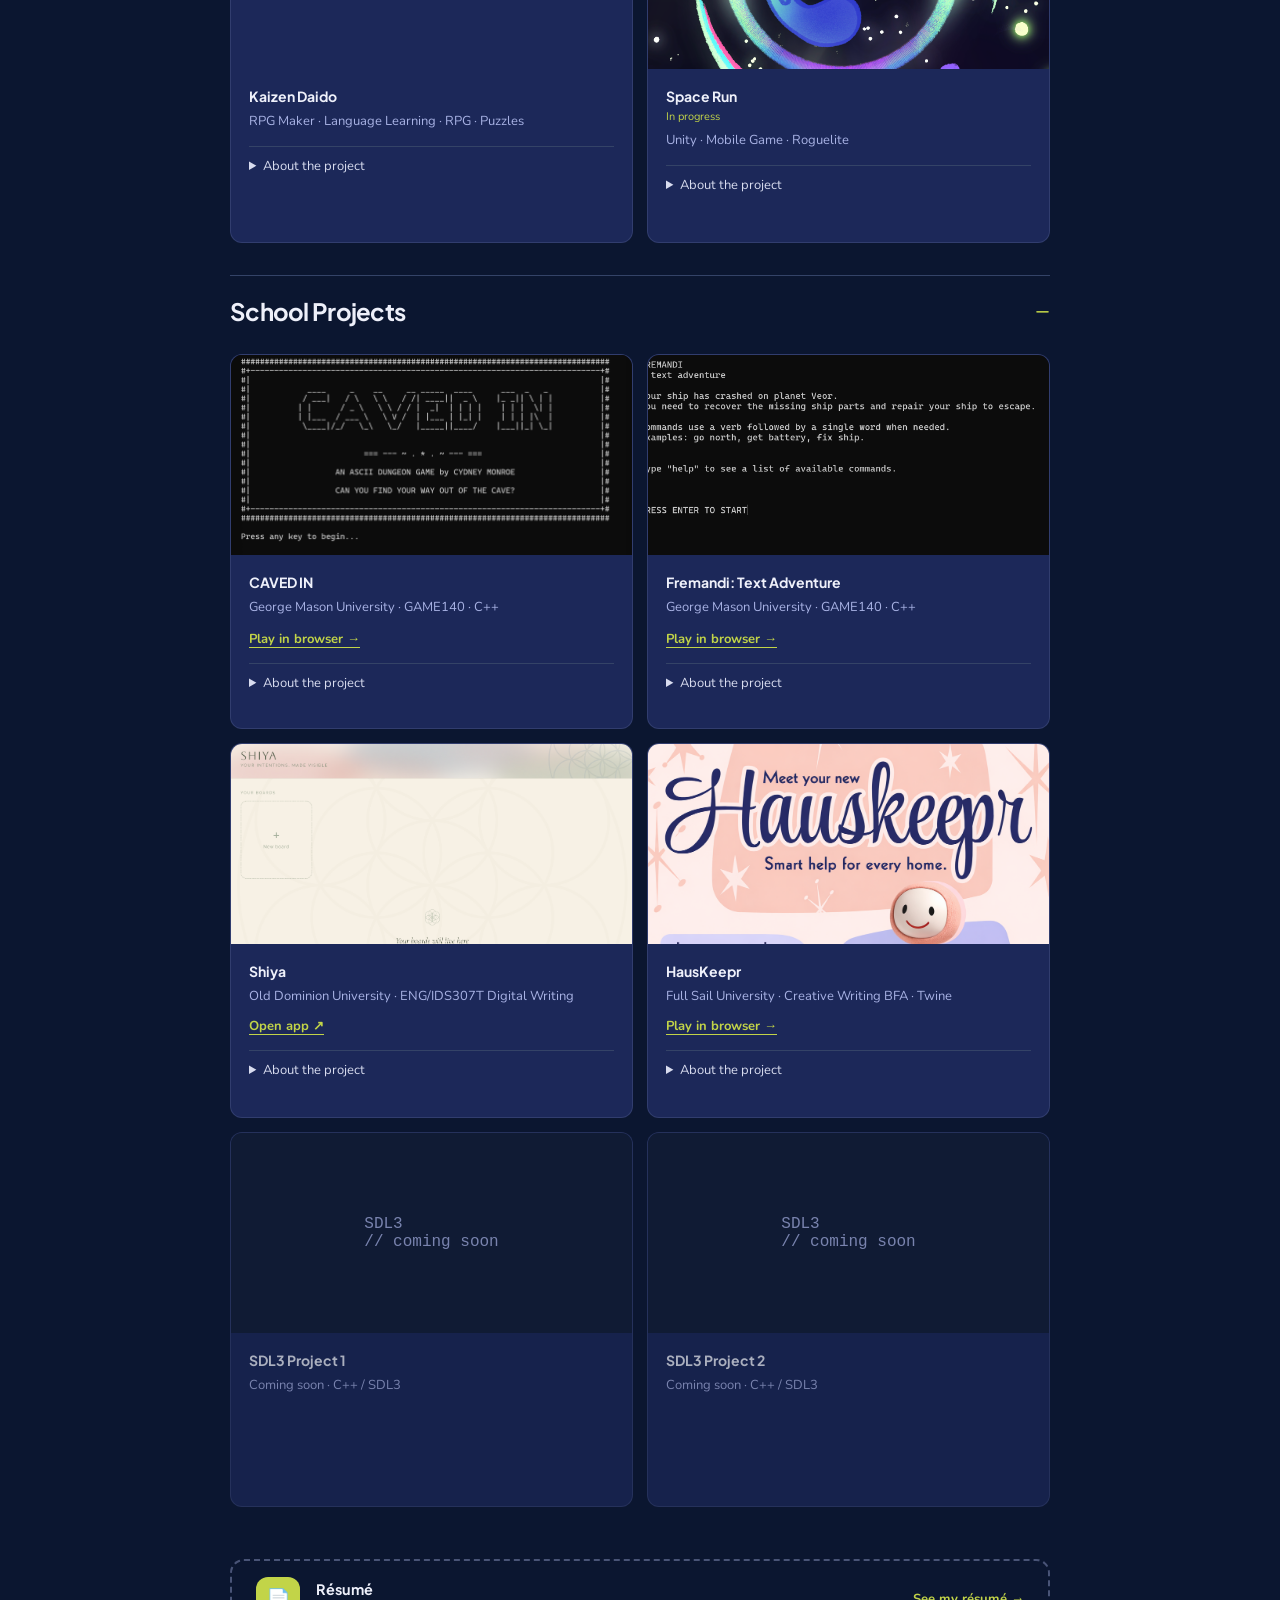
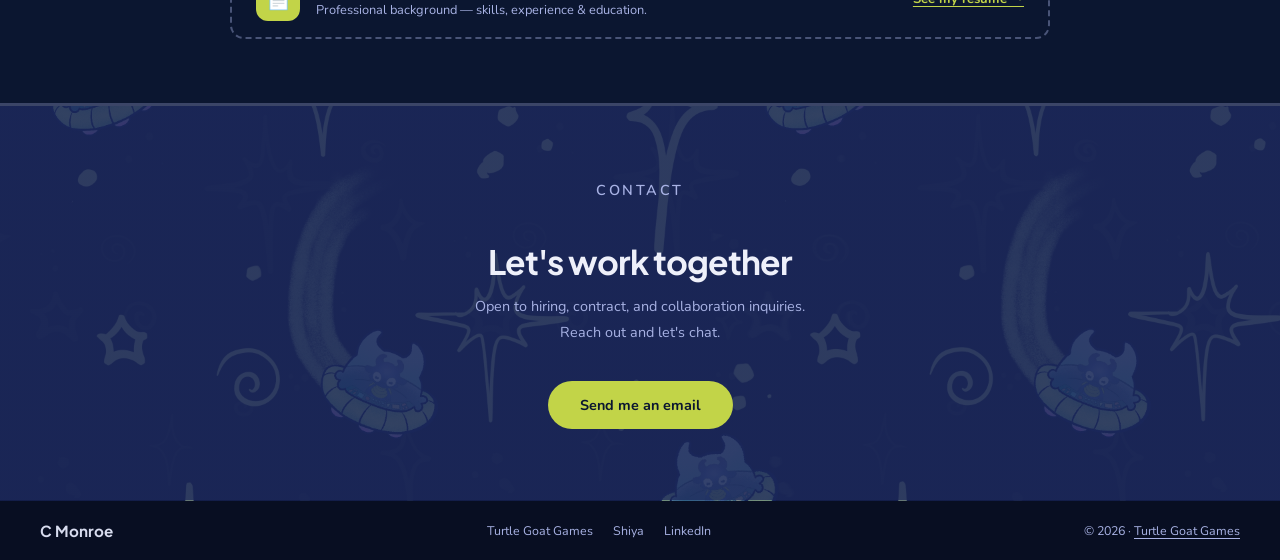
==== commit 1fb8a0bf: "update portfolio" ====
--- a/index.html
+++ b/index.html
@@ -388,121 +388,87 @@
     .resume-card { flex-direction: column; text-align: center; }
     footer { flex-direction: column; text-align: center; }
   }
+  .school-projects .games-grid { grid-template-columns: repeat(2, minmax(0, 1fr)); }
+  .school-projects .game-thumb pre { font-size: 16px !important; line-height: 1.15 !important; }
+  @media(max-width:600px) { .school-projects .games-grid { grid-template-columns: 1fr; } }
+
+.school-player { scroll-margin-top:80px; margin: 1.5rem 0; border: 1px solid var(--border, #667564); border-radius: 12px; overflow: hidden; background: #111815; }
+.school-player[hidden] { display: none; }
+.school-player-head { display:flex; align-items:center; justify-content:space-between; padding:16px 20px; color:#ecede5; gap:16px; }
+.school-player-head h3 { margin:0; }
+.school-player-head button { cursor:pointer; background:transparent; color:inherit; border:1px solid #718273; border-radius:5px; padding:8px 12px; }
+.school-frame { display:block; width:100%; height:850px; border:0; background:#111815; }
+@media print { .school-player { display:none; } }
+
+.intro-about{padding:60px 0!important}.intro-about h1{font-family:'Plus Jakarta Sans',sans-serif;font-size:clamp(34px,6vw,52px);letter-spacing:-.04em;line-height:1.12;margin:0 0 20px}.intro-about .about-text p{max-width:620px;font-size:15px}.work-with{border-top:1px solid #344367;padding-top:18px;margin:22px 0}.work-with h2{font-size:15px;margin:0 0 8px}.work-with p{font-size:13px!important;margin-bottom:6px}.game-thumb{height:155px}.space-run .game-thumb{background:#141b35}.space-run .game-thumb img{object-fit:contain}.game-sub{font-size:13px;line-height:1.6}.game-info{padding:18px}.status-label{font:11px 'Nunito',sans-serif;color:var(--chart);display:block;margin-top:4px}.play-text{display:inline-block;background:none;border:0;color:var(--chart);font:700 13px 'Nunito',sans-serif;text-decoration:underline;text-underline-offset:4px;cursor:pointer;padding:0;margin-top:10px}.play-text .game-play-hint{font-size:13px}.project-notes{border-top:1px solid #344367;margin-top:14px}.project-notes summary{cursor:pointer;font-size:13px;padding:10px 0;color:var(--lav)}.project-notes p{font-size:13px;color:var(--peri);line-height:1.7;margin-bottom:10px}.console-thumb{display:flex;align-items:center;justify-content:center;background:#14201b;color:#bbcabd}.console-thumb pre{font:16px/1.5 monospace!important}.placeholder-card{opacity:.7}.placeholder-card .console-thumb{background:#131e37;color:var(--peri)}a:focus-visible,button:focus-visible,summary:focus-visible,[role=button]:focus-visible{outline:3px solid var(--chart);outline-offset:4px}#about,#projects,#resume{scroll-margin-top:80px}@media(max-width:620px){.about-inner{flex-direction:column}.intro-about{padding:36px 0!important}.nav-links{gap:12px}.logo-name{font-size:15px}}@media(prefers-reduced-motion:reduce){html{scroll-behavior:auto}*{transition:none!important}}
+
+.studio-link{color:inherit;text-underline-offset:3px}.studio-banner-link{display:block;border-radius:14px}.art-frame{position:relative;height:auto;aspect-ratio:1.5;background:#101931}.fremandi-art img{position:absolute;top:0;left:0;width:100%;height:auto;max-width:none;transform:translateY(-32.2%);object-fit:initial}.inn-art{display:flex;align-items:center;justify-content:center;background:#111}.inn-art img{width:100%;height:100%;object-fit:contain;object-position:center}
+
+/* Consistent card geometry; subjects have individual focal positions. */
+.games-grid{align-items:stretch}.games-grid>.game-card{height:375px;display:flex;flex-direction:column}.games-grid .game-thumb{position:relative;height:200px!important;aspect-ratio:auto;flex:0 0 200px;overflow:hidden}.games-grid .game-info{flex:1;min-height:0;overflow:auto}.games-grid .game-thumb img{display:block;width:100%;height:100%;max-width:none;object-fit:cover;object-position:center}.games-grid .fremandi-art img{position:absolute;top:0;left:0;width:100%;height:auto;transform:translateY(-41%);object-fit:initial}.games-grid .inn-art img{position:absolute;left:-10%;width:120%;height:100%;object-fit:cover;object-position:50% 75%;transform:none}.games-grid .space-run .game-thumb img{object-fit:cover;object-position:50% 48%}.games-grid .top-crop img[src*="HausKeepr"]{object-position:50% 11%}.games-grid .title-thumb{background:#0b0b0b;display:flex;align-items:center}.games-grid .title-thumb img{object-fit:contain}.games-grid .text-console-thumb img{object-fit:cover;object-position:50% 0%}
+
+.games-grid .inn-art img{position:static;left:auto;width:100%;height:100%;object-fit:cover;object-position:center;transform:none}.games-grid .shiya-school .game-thumb img{object-position:50% 0%}
+
+.project-module{border-top:1px solid #344367;margin:20px 0 32px}.project-module.school-projects{margin-top:32px!important}.module-heading{list-style:none;display:flex;align-items:center;justify-content:space-between;gap:20px;padding:18px 0;cursor:pointer}.module-heading::-webkit-details-marker{display:none}.module-heading h2{font:700 24px 'Plus Jakarta Sans',sans-serif;letter-spacing:-.03em;margin:0}.module-heading::after{content:'+';color:var(--chart);font-size:25px}.project-module[open]>.module-heading::after{content:'−'}.module-content{padding-top:8px}.game-info>.game-sub{margin-top:6px}.project-module .project-notes summary{display:list-item}
 </style>
 </head>
 <body>
 
 <!-- ══════ NAV ══════ -->
 <nav>
-  <a class="logo" href="#hero">
+  <a class="logo" href="#about">
     <div class="logo-badge"><img src="images/Turtle_Goat_Logo_.png" alt="Turtle Goat Games logo"></div>
     <span class="logo-name">C Monroe</span>
   </a>
   <ul class="nav-links">
     <li class="hide-xs"><a href="#about">About</a></li>
-    <li class="hide-xs"><a href="#projects">Projects</a></li>
-    <li><a href="#resume">Résumé</a></li>
+    <li><a href="#projects">Projects</a></li>
+    <li><a href="#resume" onclick="openResume()">Résumé</a></li>
     <li><a href="#contact" class="cta">Contact</a></li>
   </ul>
 </nav>
 
-<!-- ══════ HERO ══════ -->
-<section id="hero">
-  <div class="container">
-    <p class="eyebrow">Writer · Game Designer · Illustrator</p>
-    <h1>Cydney Monroe</h1>
-    <div class="btn-row">
-      <a href="#projects" class="btn-primary">View my work</a>
-      <a href="#contact" class="btn-outline">Get in touch</a>
-    </div>
-  </div>
-</section>
-
+<section id="about" class="intro-about"><div class="container about-inner">
+<div class="photo-wrap"><img src="images/cydney.avif" alt="Cydney Monroe" width="140" height="175"></div>
+<div class="about-text"><p class="eyebrow">Game Design · Writing · Illustration</p><h1>Cydney Monroe</h1>
+<p>Science fiction writer, game designer, and illustrator who designs interactive stories with a goal of encouraging curiosity, empathy, and reflection.</p>
+<p>Co-founder of <strong><a href="https://turtlegoatstudios.com" target="_blank" rel="noopener" class="studio-link">Turtle Goat Games</a></strong>.</p>
+<div class="work-with"><h2>What I work with</h2><p>Unity · C++ · GameMaker · RPGMaker</p><p>Narrative Design, 2D Illustration, Pre-Production Organization</p><p>Project Management, Operations, Documentation</p></div>
+<a href="#resume" class="text-link" onclick="openResume()">View résumé ↓</a></div></div></section>
 <div class="divider"></div>
-
-<!-- ══════ ABOUT ══════ -->
-<section id="about">
-  <div class="container about-inner">
-    <div class="photo-wrap">
-      <img src="images/cydney.avif" alt="Photo of Cydney Monroe">
-    </div>
-    <div class="about-text">
-      <p class="eyebrow">About me</p>
-      <h2 class="section-heading" style="margin-bottom:1rem;">Hi, I'm Cydney.</h2>
-      <p>Science fiction writer, game designer, and illustrator who builds interactive stories that encourage curiosity, empathy, and reflection.</p>
-      <p>Co-founder of <strong>Turtle Goat Games</strong>. Creator of <strong>Shiya</strong>.</p>
-      <a href="#resume" class="text-link" onclick="openResume()">View résumé ↓</a>
-    </div>
-  </div>
-</section>
-
-<div class="divider"></div>
-
 <!-- ══════ PROJECTS ══════ -->
 <section id="projects">
   <div class="container">
     <p class="eyebrow">Projects</p>
-    <h2 class="section-heading">Things I've made</h2>
-
-    <!-- Shiya -->
-    <div class="shiya-card">
-      <div class="shiya-visual">
-        <div class="shiya-icon"><img src="images/shiya_icon.png" alt="Shiya logo"></div>
-        <span class="shiya-visual-name">Shiya</span>
-        <span class="shiya-visual-sub">your intentions, made visible</span>
-      </div>
-      <div class="shiya-body">
-        <div class="badge-row">
-          <span class="badge badge-chart">Published App</span>
-          <span class="badge badge-warm">PWA</span>
-        </div>
-        <img src="images/shiya_screenshot.png" alt="Shiya app screenshot" class="shiya-screenshot">
-        <p class="shiya-desc">A vision board tool for mobile and desktop wallpapers. Add images, affirmations, and tarot cards, then export or save to your home screen.</p>
-        <a href="https://shiyaapp.netlify.app" target="_blank" class="shiya-link">shiyaapp.netlify.app →</a>
-      </div>
-    </div>
+    <details class="project-module" id="games-module" open><summary class="module-heading"><h2>Games</h2></summary><div class="module-content">
 
     <!-- Turtle Goat Games -->
-    <img src="images/Turtle_Goat_Banner.png" alt="Turtle Goat Games banner" class="tg-banner">
+    <a href="https://turtlegoatstudios.com" target="_blank" rel="noopener" class="studio-banner-link"><img src="images/Turtle_Goat_Banner.png" alt="Turtle Goat Games website" class="tg-banner"></a>
     <div class="tg-header">
-      <div class="tg-badge"><img src="images/Turtle_Goat_Logo_.png" alt="Turtle Goat Games logo"></div>
+      <a class="tg-badge" href="https://turtlegoatstudios.com" target="_blank" rel="noopener"><img src="images/Turtle_Goat_Logo_.png" alt="Turtle Goat Games website"></a>
       <div class="tg-info">
-        <p class="tg-name">Turtle Goat Games</p>
+        <p class="tg-name"><a href="https://turtlegoatstudios.com" target="_blank" rel="noopener" class="studio-link">Turtle Goat Games</a></p>
         <p class="tg-sub">Indie game studio · Game design, level design &amp; 2D illustration</p>
       </div>
       <a href="https://444fern444.itch.io/" target="_blank" class="tg-link">Play our games! →</a>
     </div>
 
-    <div class="games-grid">
-      <a class="game-card game-card-link" href="https://444fern444.itch.io/fremandi" target="_blank">
-        <div class="game-thumb"><img src="images/Cover.jpg" alt="Fremandi cover art"></div>
-        <div class="game-info">
-          <p class="game-title">Fremandi <span class="game-play-hint">Play on itch.io ↗</span></p>
-          <p class="game-sub">2.5D escape · Unity · Climate narrative</p>
-        </div>
-      </a>
-      <div class="game-card">
-        <div class="game-thumb top-crop"><img src="images/fmni.png" alt="Forget-Me-Not Inn cover art"></div>
-        <div class="game-info">
-          <p class="game-title">Forget-Me-Not Inn</p>
-          <p class="game-sub">Match-3 mystery · GameMaker · Story-driven</p>
-        </div>
-      </div>
-      <div class="game-card">
-        <div class="game-thumb"><img src="images/KaizenDaido.png" alt="Kaizen Daido cover art"></div>
-        <div class="game-info">
-          <p class="game-title">Kaizen Daido</p>
-          <p class="game-sub">Cozy RPG · RPG Maker · Language learning</p>
-        </div>
-      </div>
-      <div class="game-card game-card-toggle" id="hauskeeprToggle" onclick="toggleHausKeepr()">
+    <div class="games-grid"><article class="game-card"><div class="game-thumb art-frame fremandi-art"><img src="images/Cover.jpg" alt="Fremandi alien piloting a UFO"></div><div class="game-info"><p class="game-title">Fremandi</p><a class="play-text" href="https://444fern444.itch.io/fremandi" target="_blank" rel="noopener">Play prototype on itch.io →</a><p class="game-sub">Unity · 2.5D · Puzzles</p><details class="project-notes"><summary>About the project</summary><p>Our first prototype, made during <a href="https://itch.io/jam/indie-game-clinic-collab-jam-26" target="_blank" rel="noopener">Indie Game Clinic COLLAB JAM ’26</a>.</p><p>The theme: self-explanatory. No written or spoken words, no instructions.</p><p>Collect gears to help Turtle Goat repair their ship and escape.</p></details></div></article><article class="game-card"><div class="game-thumb art-frame inn-art"><img src="images/forget-me-not-inn.png" alt="Forget-Me-Not Inn: Rae asks Where am I?" loading="lazy"></div><div class="game-info"><p class="game-title">Forget-Me-Not-Inn</p><p class="game-sub">GameMaker · Match-3 · Mystery · Story-Driven</p><details class="project-notes"><summary>About the project</summary><p>Rae awakens in a ruined inn with no memory of her past, guided only by notes she does not remember writing and a cryptic wizard who gives her more questions than answers.</p><p>As the inn is restored and adventurers grow stronger, Rae begins to uncover the truth behind her forgotten sacrifice.</p></details></div></article><article class="game-card"><div class="game-thumb"><img src="images/KaizenDaido.png" alt="Kaizen Daido cover art"></div><div class="game-info"><p class="game-title">Kaizen Daido</p><p class="game-sub">RPG Maker · Language Learning · RPG · Puzzles</p><details class="project-notes"><summary>About the project</summary><p>Just another modern take on Stardew Valley but with more robots, AI, and passive language learning.</p></details></div></article><article class="game-card space-run"><div class="game-thumb"><img src="images/space-run.png" alt="Space Run concept art: a floating cat surrounded by rainbow rings and stars" loading="lazy"></div><div class="game-info"><p class="game-title">Space Run <span class=status-label>In progress</span></p><p class="game-sub">Unity · Mobile Game · Roguelite</p><details class="project-notes"><summary>About the project</summary><p>A roguelite space adventure with passive physics learning.</p><p>Destroy objects in space to increase mass and orbital defenses.</p></details></div></article></div>
+
+</div></details>
+
+<details class="project-module school-projects" id="school-projects" open><summary class="module-heading"><h2>School Projects</h2></summary><div class="module-content"><div class="games-grid"><article class="game-card"><div class="game-thumb title-thumb"><img src="images/caved-in-console.png" alt="CAVED IN original console title screen"></div><div class="game-info"><p class="game-title">CAVED IN</p><p class="game-sub">George Mason University · GAME140 · C++</p><a class="play-text school-game" href="games/caved-in.html" data-game="caved-in" aria-expanded="false" aria-controls="caved-in-panel"><span class="game-play-hint">Play in browser →</span></a><details class="project-notes"><summary>About the project</summary><p>A GAME140 assignment focused on character input, tile-based movement, and game state. I used VMware Fusion and wrote C++ in Visual Studio with assistance from an AI coach designed for the course.</p></details></div></article><article class="game-card"><div class="game-thumb text-console-thumb"><img src="images/fremandi-console.png" alt="Fremandi original text adventure console introduction"></div><div class="game-info"><p class="game-title">Fremandi: Text Adventure</p><p class="game-sub">George Mason University · GAME140 · C++</p><a class="play-text school-game" href="games/fremandi-text.html" data-game="fremandi-text" aria-expanded="false" aria-controls="fremandi-text-panel"><span class="game-play-hint">Play in browser →</span></a><details class="project-notes"><summary>About the project</summary><p>A GAME140 assignment focused on command parsing, connected locations, and inventory. I used VMware Fusion and wrote C++ in Visual Studio with assistance from an AI coach designed for the course.</p></details></div></article><article class="game-card shiya-school"><div class="game-thumb"><img src="images/shiya_screenshot.png" alt="Shiya vision board app" loading="lazy"></div><div class="game-info"><p class="game-title">Shiya</p><p class="game-sub">Old Dominion University · ENG/IDS307T Digital Writing</p><a class="play-text" href="https://shiyaapp.netlify.app" target="_blank" rel="noopener">Open app ↗</a><details class="project-notes"><summary>About the project</summary><p>A vision board app developed with Claude for an assignment on prompting, visual design, and communicating with AI.</p></details></div></article><article class="game-card">
         <div class="game-thumb top-crop"><img src="images/HausKeepr_Final_Flyer.png" alt="HausKeepr cover art"></div>
         <div class="game-info">
-          <p class="game-title">HausKeepr <span class="game-play-hint" id="hauskeeprToggleLabel">Play now →</span></p>
-          <p class="game-sub">Branching thriller · Twine · AI ethics</p>
-        </div>
-      </div>
-    </div>
+          <p class="game-title">HausKeepr</p>
+          <p class="game-sub">Full Sail University · Creative Writing BFA · Twine</p><button type="button" class="play-text" id="hauskeeprToggleLabel" onclick="toggleHausKeepr()" aria-expanded="false" aria-controls="hauskeeprPanel">Play in browser →</button>
+<details class="project-notes"><summary>About the project</summary><p>Created for <a href="https://hub.fullsail.edu/articles/writing-immersive-game-narratives-in-full-sails-creative-writing-program" target="_blank" rel="noopener">Writing Workshop IV: Video Games and Interactive Formats</a>. The assignment focused on writing a playable narrative with choices and cause-and-effect mechanics.</p></details>
+        </div>
+      </article><article class="game-card placeholder-card"><div class="game-thumb console-thumb"><pre aria-hidden="true">SDL3
+// coming soon</pre></div><div class="game-info"><p class="game-title">SDL3 Project 1</p><p class="game-sub">Coming soon · C++ / SDL3</p></div></article><article class="game-card placeholder-card"><div class="game-thumb console-thumb"><pre aria-hidden="true">SDL3
+// coming soon</pre></div><div class="game-info"><p class="game-title">SDL3 Project 2</p><p class="game-sub">Coming soon · C++ / SDL3</p></div></article></div>
+<section class="school-player" id="caved-in-panel" hidden aria-label="CAVED IN player"><div class="school-player-head"><h3>CAVED IN</h3><button type="button" data-close="caved-in">Close ✕</button></div><iframe title="CAVED IN console game" data-src="games/caved-in.html?embed=1" id="caved-in-frame" class="school-frame"></iframe></section>
+<section class="school-player" id="fremandi-text-panel" hidden aria-label="Fremandi: Text Adventure player"><div class="school-player-head"><h3>Fremandi: Text Adventure</h3><button type="button" data-close="fremandi-text">Close ✕</button></div><iframe title="Fremandi: Text Adventure console game" data-src="games/fremandi-text.html?embed=1" id="fremandi-text-frame" class="school-frame"></iframe></section>
 
     <!-- ══════ INLINE HAUSKEEPR PLAYER (hidden until expanded) ══════ -->
     <div id="hauskeeprPanel" class="hk-panel">
@@ -518,7 +484,9 @@
       </div>
     </div>
 
-    <div class="resume-card" id="resume" onclick="toggleResume()">
+</div></details>
+
+    <div class="resume-card" id="resume" role="button" tabindex="0" aria-expanded="false" aria-controls="resumePanel" onclick="toggleResume()" onkeydown="if(event.key==='Enter'||event.key===' '){event.preventDefault();toggleResume();}">
       <div class="resume-icon">📄</div>
       <div class="resume-info">
         <p class="resume-title">Résumé</p>
@@ -539,10 +507,10 @@
           <button class="rp-print" onclick="window.print()">Print / Save PDF</button>
         </div>
 
-        <p class="rp-summary">Creative Writing BFA graduate and current Game Design student focused on interactive storytelling, player-driven progression, and UX-aligned writing. Combines creative writing with systems thinking to support both player experience and development workflows.</p>
+        <p class="rp-summary">Creative Writing BFA graduate and current Computer Game Design student at George Mason University focused on interactive storytelling, player-driven progression, and UX-aligned writing. Combines creative writing with systems thinking to support both player experience and development workflows.</p>
 
         <div class="rp-contact">
-          <a href="mailto:cydneybergdorf@gmail.com">cydneybergdorf@gmail.com</a>
+          <a href="mailto:hello@cydneymonroe.com">hello@cydneymonroe.com</a>
           <span>·</span>
           <a href="https://www.linkedin.com/in/cydneymonroe" target="_blank">LinkedIn</a>
           <span>·</span>
@@ -551,10 +519,10 @@
 
         <p class="rp-section-label">Experience</p>
 
-        <div class="rp-entry" onclick="toggleEntry(this)">
+        <div class="rp-entry" role="button" tabindex="0" aria-expanded="false" onclick="toggleEntry(this)" onkeydown="if(event.key==='Enter'||event.key===' '){event.preventDefault();toggleEntry(this);}">
           <div class="rp-entry-head">
             <div class="rp-entry-titles">
-              <p class="rp-entry-title">Game Designer — Turtle Goat Games</p>
+              <p class="rp-entry-title">Game Designer — <a href="https://turtlegoatstudios.com" target="_blank" rel="noopener" class="studio-link">Turtle Goat Games</a></p>
               <p class="rp-entry-dates">May 2026 – Present · Richmond, VA</p>
               <div class="rp-tags">
                 <span class="rp-tag">Unity</span><span class="rp-tag">RPG Maker MZ</span><span class="rp-tag">GameMaker</span><span class="rp-tag">GDDs</span><span class="rp-tag">Narrative Design</span><span class="rp-tag">Worldbuilding</span><span class="rp-tag">2D Art &amp; Branding</span>
@@ -572,7 +540,7 @@
           </ul></div>
         </div>
 
-        <div class="rp-entry" onclick="toggleEntry(this)">
+        <div class="rp-entry" role="button" tabindex="0" aria-expanded="false" onclick="toggleEntry(this)" onkeydown="if(event.key==='Enter'||event.key===' '){event.preventDefault();toggleEntry(this);}">
           <div class="rp-entry-head">
             <div class="rp-entry-titles">
               <p class="rp-entry-title">Creative Consulting — Freelance</p>
@@ -592,7 +560,7 @@
           </ul></div>
         </div>
 
-        <div class="rp-entry" onclick="toggleEntry(this)">
+        <div class="rp-entry" role="button" tabindex="0" aria-expanded="false" onclick="toggleEntry(this)" onkeydown="if(event.key==='Enter'||event.key===' '){event.preventDefault();toggleEntry(this);}">
           <div class="rp-entry-head">
             <div class="rp-entry-titles">
               <p class="rp-entry-title">Test Publishing Administrator — Pearson</p>
@@ -612,7 +580,7 @@
           </ul></div>
         </div>
 
-        <div class="rp-entry" onclick="toggleEntry(this)">
+        <div class="rp-entry" role="button" tabindex="0" aria-expanded="false" onclick="toggleEntry(this)" onkeydown="if(event.key==='Enter'||event.key===' '){event.preventDefault();toggleEntry(this);}">
           <div class="rp-entry-head">
             <div class="rp-entry-titles">
               <p class="rp-entry-title">Managing Owner — Speakeasy Tattoo Lounge</p>
@@ -632,7 +600,7 @@
           </ul></div>
         </div>
 
-        <div class="rp-entry" onclick="toggleEntry(this)">
+        <div class="rp-entry" role="button" tabindex="0" aria-expanded="false" onclick="toggleEntry(this)" onkeydown="if(event.key==='Enter'||event.key===' '){event.preventDefault();toggleEntry(this);}">
           <div class="rp-entry-head">
             <div class="rp-entry-titles">
               <p class="rp-entry-title">Director / Photographer — Cydney Bergdorf Photography</p>
@@ -657,8 +625,8 @@
             <p class="rp-edu-school">Full Sail University · Focus: Game Design · 2026</p>
           </div>
           <div class="rp-edu">
-            <p class="rp-edu-degree">Game Studies &amp; Design, BS</p>
-            <p class="rp-edu-school">Old Dominion University · 2027</p>
+            <p class="rp-edu-degree">Computer Game Design, BFA</p>
+            <p class="rp-edu-school">George Mason University · 2026–2030</p>
           </div>
           <div class="rp-edu">
             <p class="rp-edu-degree">Digital Cinematography, AA</p>
@@ -685,7 +653,7 @@
     <p class="eyebrow">Contact</p>
     <h2>Let's work together</h2>
     <p>Open to hiring, contract, and collaboration inquiries. Reach out and let's chat.</p>
-    <a href="mailto:cydneybergdorf@gmail.com" class="btn-chart">Send me an email</a>
+    <a href="mailto:hello@cydneymonroe.com" class="btn-chart">Send me an email</a>
   </div>
 </section>
 
@@ -693,24 +661,24 @@
 <footer>
   <span class="footer-name">C Monroe</span>
   <div class="footer-links">
-    <a href="https://444fern444.itch.io/" target="_blank">Turtle Goat Games</a>
+    <a href="https://turtlegoatstudios.com" target="_blank" rel="noopener" class="studio-link">Turtle Goat Games</a>
     <a href="https://shiyaapp.netlify.app" target="_blank">Shiya</a>
     <a href="https://www.linkedin.com/in/cydneymonroe" target="_blank">LinkedIn</a>
   </div>
-  <span class="footer-copy">© 2026 · Turtle Goat Games</span>
+  <span class="footer-copy">© 2026 · <a href="https://turtlegoatstudios.com" target="_blank" rel="noopener" class="studio-link">Turtle Goat Games</a></span>
 </footer>
 
 
 <!-- ══════ ATS-FRIENDLY RÉSUMÉ (print-only, invisible on screen) ══════ -->
 <div id="atsResume">
   <h1>Cydney Monroe</h1>
-  <p class="ats-contact">Richmond, VA | cydneybergdorf@gmail.com | linkedin.com/in/cydneymonroe</p>
-
-  <p>Creative Writing BFA graduate and current Game Design student focused on interactive storytelling, player-driven progression, and UX-aligned writing. Combines creative writing with systems thinking to support both player experience and development workflows.</p>
+  <p class="ats-contact">Richmond, VA | hello@cydneymonroe.com | linkedin.com/in/cydneymonroe</p>
+
+  <p>Creative Writing BFA graduate and current Computer Game Design student at George Mason University focused on interactive storytelling, player-driven progression, and UX-aligned writing. Combines creative writing with systems thinking to support both player experience and development workflows.</p>
 
   <h2>Experience</h2>
 
-  <h3>Game Designer, Turtle Goat Games</h3>
+  <h3>Game Designer, <a href="https://turtlegoatstudios.com" target="_blank" rel="noopener" class="studio-link">Turtle Goat Games</a></h3>
   <p class="ats-dates">May 2026 - Present | Richmond, VA</p>
   <ul>
     <li>Built interactive prototypes in Unity, RPG Maker MZ, and GameMaker to test gameplay mechanics, player progression, and user experience.</li>
@@ -753,7 +721,7 @@
 
   <h2>Education</h2>
   <p>Creative Writing, BFA - Full Sail University, Focus: Game Design, 2026<br>
-  Game Studies and Design, BS - Old Dominion University, Expected 2027<br>
+  Computer Game Design, BFA - George Mason University, 2026–2030<br>
   Digital Cinematography, AA - Full Sail University</p>
 
   <h2>Certifications and Languages</h2>
@@ -765,6 +733,7 @@
     var panel = document.getElementById('resumePanel');
     var label = document.getElementById('resumeToggleLabel');
     var isOpen = panel.classList.toggle('open');
+    document.getElementById('resume').setAttribute('aria-expanded',String(isOpen));
     label.textContent = isOpen ? 'Put away résumé ↑' : 'See my résumé →';
     if (isOpen) {
       setTimeout(function() {
@@ -777,7 +746,7 @@
     if (!panel.classList.contains('open')) toggleResume();
   }
   function toggleEntry(entry) {
-    entry.classList.toggle('open');
+    entry.classList.toggle('open'); entry.setAttribute('aria-expanded',String(entry.classList.contains('open')));
   }
 
   // ── HausKeepr inline player ──
@@ -789,7 +758,7 @@
     var label = document.getElementById('hauskeeprToggleLabel');
     var frame = document.getElementById('hauskeeprFrame');
     var isOpen = panel.classList.toggle('open');
-    label.textContent = isOpen ? 'Close ✕' : 'Play now →';
+    label.textContent = isOpen ? 'Close ✕' : 'Play in browser →'; label.setAttribute('aria-expanded',String(isOpen));
     if (isOpen) {
       if (frame.src === 'about:blank' || !frame.src) {
         frame.src = HAUSKEEPR_URL;
@@ -803,6 +772,25 @@
   document.querySelectorAll('.rp-entry a, .rp-contact a').forEach(function(a) {
     a.addEventListener('click', function(e) { e.stopPropagation(); });
   });
+
+  document.querySelectorAll('.school-game').forEach(function(card) {
+    card.addEventListener('click', function(event) {
+      if(event.ctrlKey || event.metaKey || event.shiftKey || event.altKey) return;
+      event.preventDefault();
+      var slug=card.dataset.game, panel=document.getElementById(slug+'-panel'), frame=document.getElementById(slug+'-frame');
+      var opening=panel.hidden; panel.hidden=!opening; card.setAttribute('aria-expanded',String(opening));
+      card.querySelector('.game-play-hint').textContent=opening?'Close game ↑':'Play in browser →';
+      if(opening) { if(!frame.getAttribute('src')) frame.src=frame.dataset.src; panel.scrollIntoView({behavior:'smooth',block:'start'}); frame.focus(); }
+    });
+  });
+  document.querySelectorAll('[data-close]').forEach(function(button) { button.addEventListener('click',function() {
+    var slug=button.dataset.close; document.getElementById(slug+'-panel').hidden=true;
+    var card=document.querySelector('[data-game="'+slug+'"]'); card.setAttribute('aria-expanded','false'); card.querySelector('.game-play-hint').textContent='Play in browser →'; card.focus({preventScroll:true});
+  }); });
+  window.addEventListener('message',function(event) {
+    if(!event.data || event.data.type!=='school-game-height' || !Number.isFinite(event.data.height)) return;
+    document.querySelectorAll('.school-frame').forEach(function(frame) { if(event.source===frame.contentWindow) frame.style.height=Math.min(1600,Math.max(300,event.data.height))+'px'; });
+  });
 </script>
 </body>
 </html>
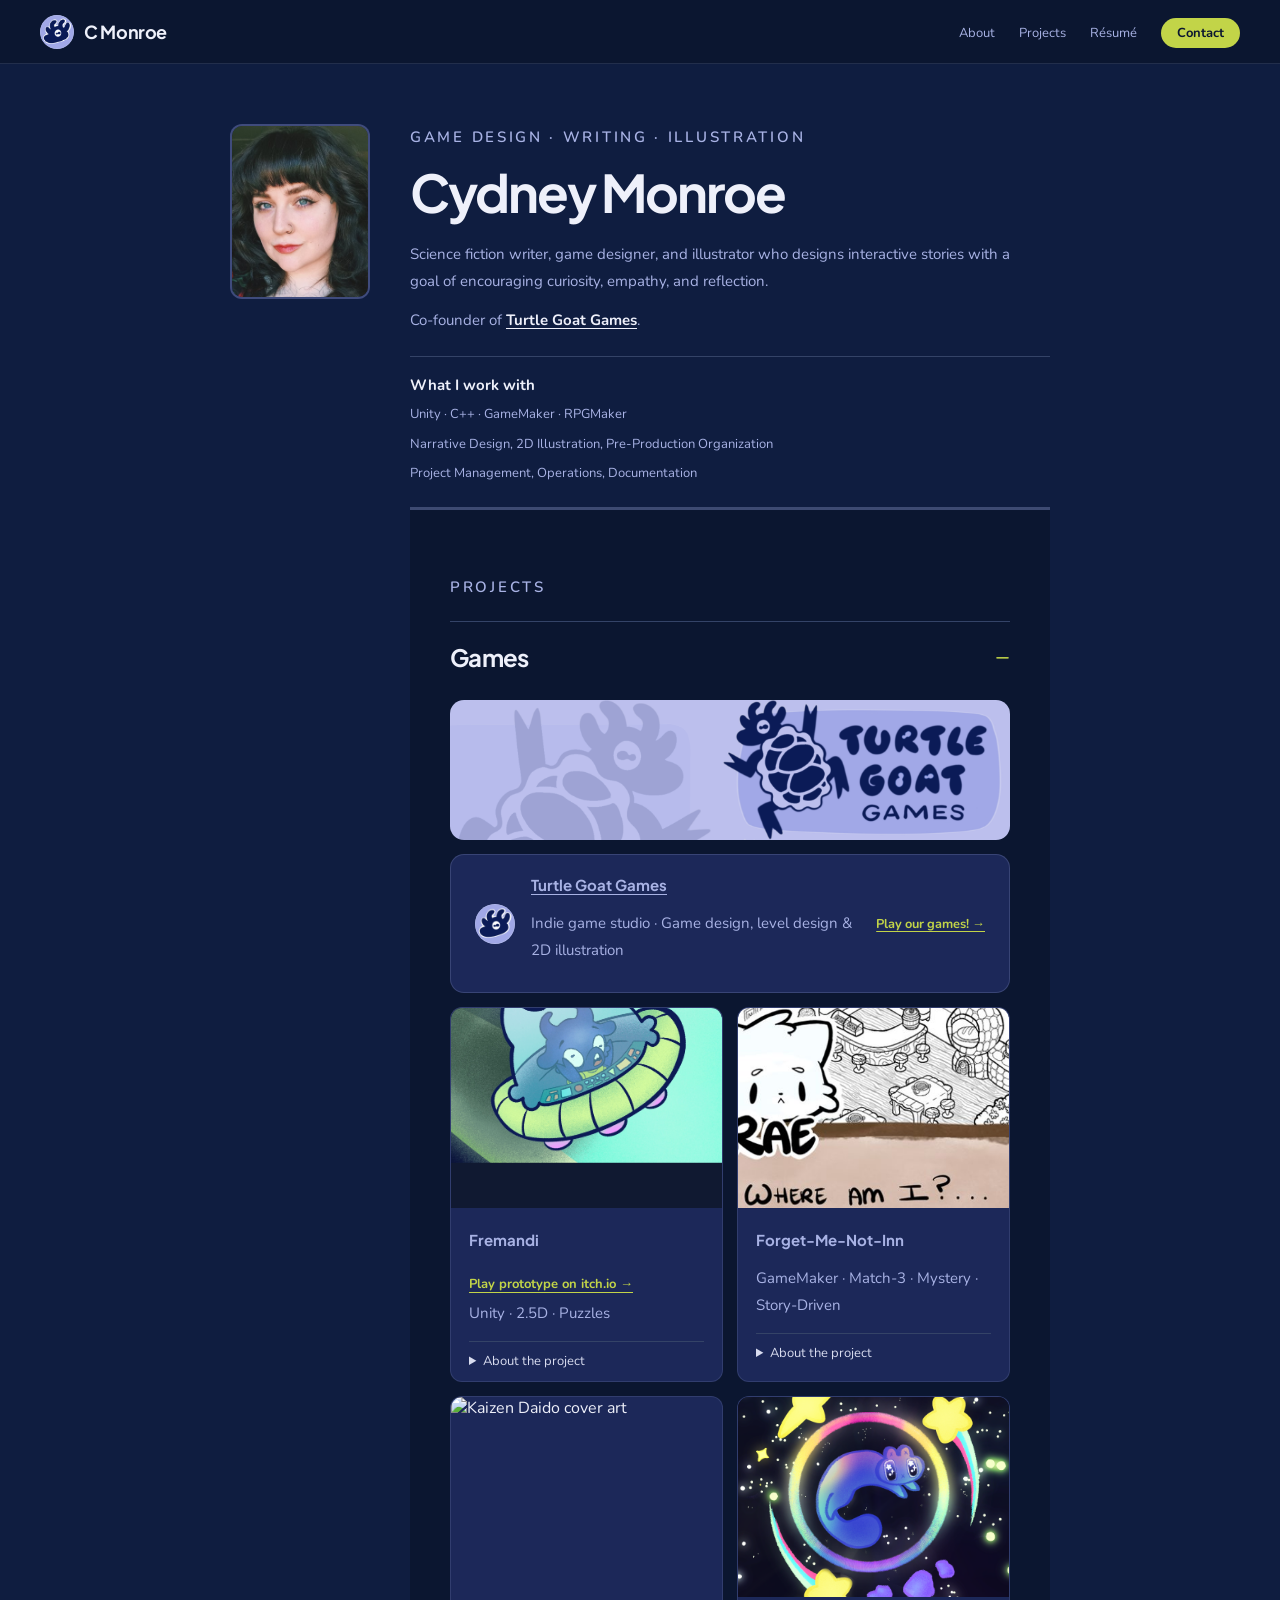
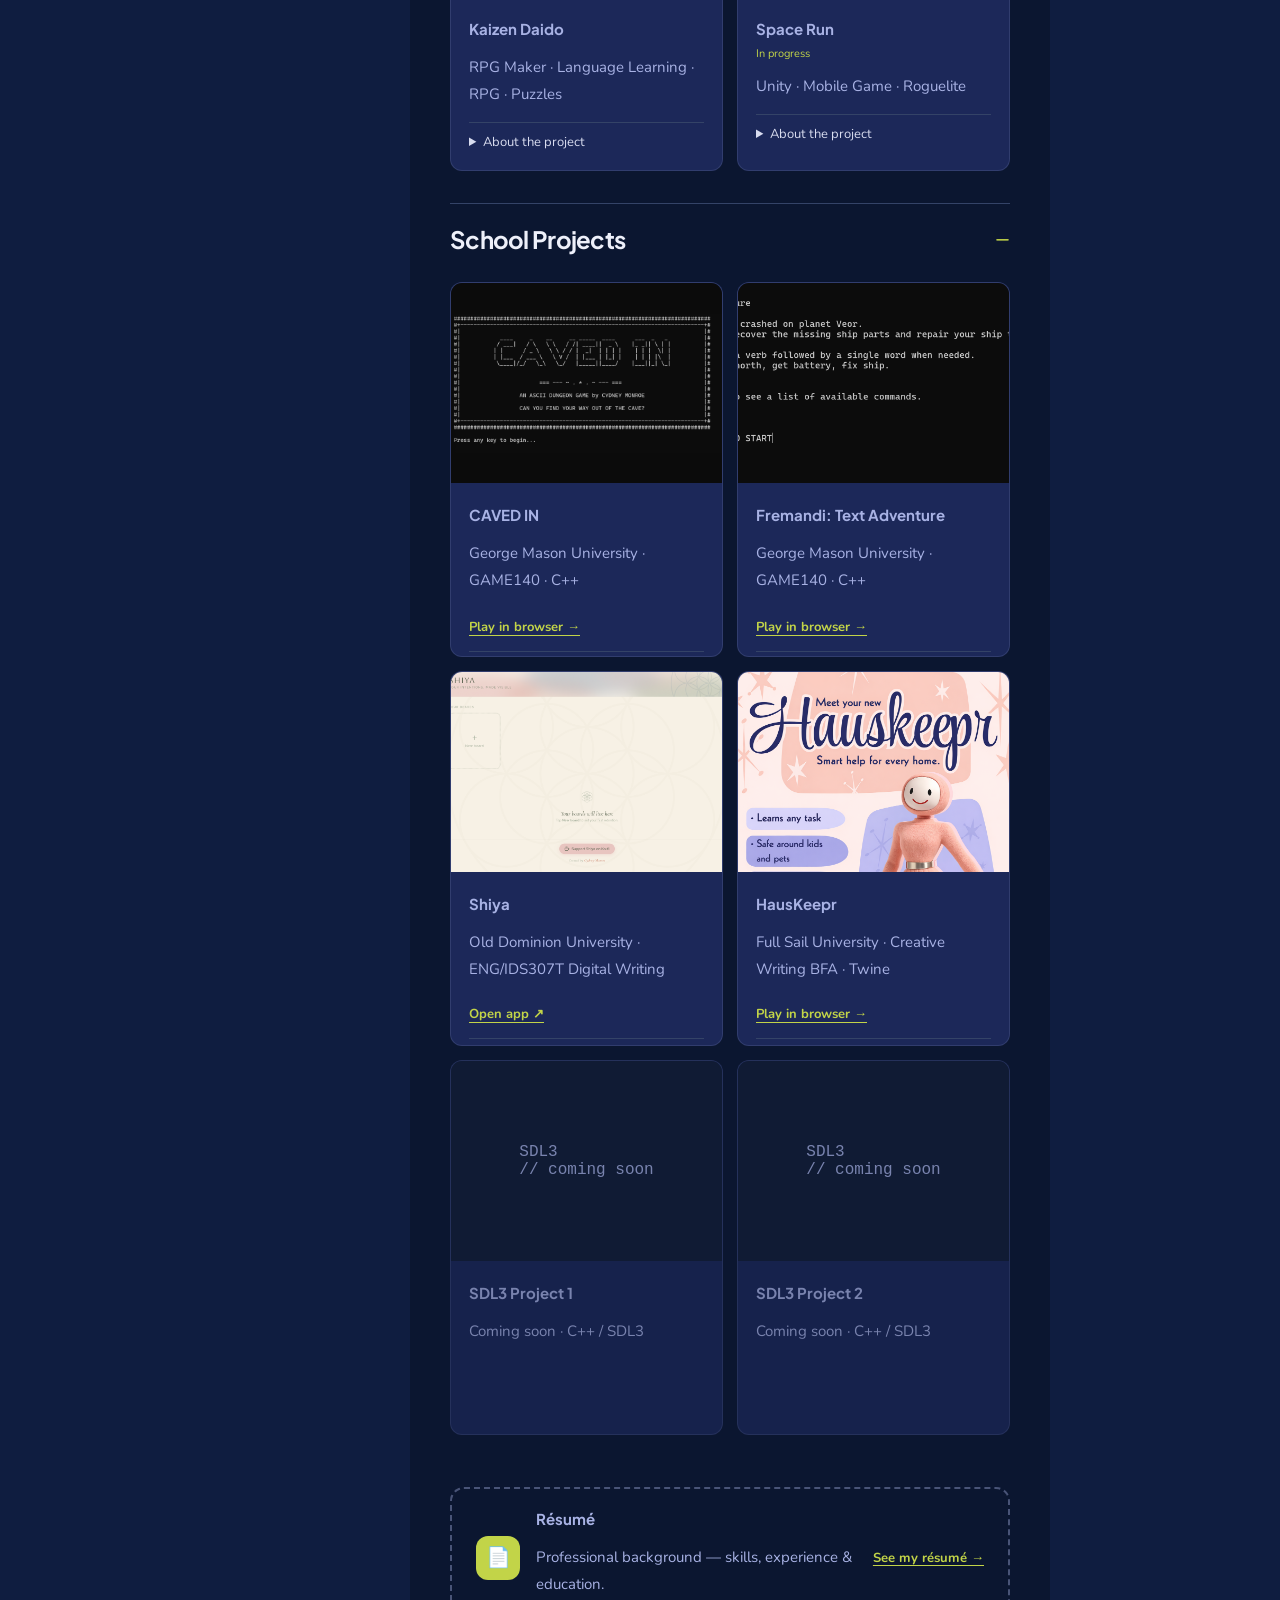
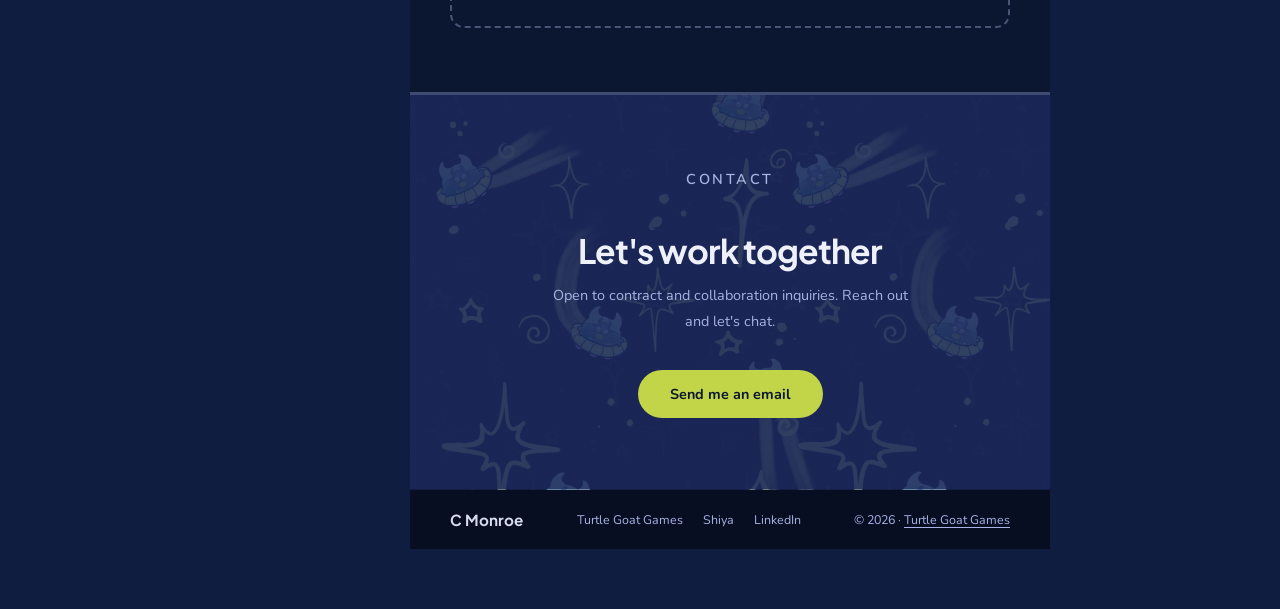
==== commit f9bafaa6: "Refine contact text for clarity on inquiries Updated contact section to clarify inquiry types." ====
--- a/index.html
+++ b/index.html
@@ -434,7 +434,6 @@
 <p>Science fiction writer, game designer, and illustrator who designs interactive stories with a goal of encouraging curiosity, empathy, and reflection.</p>
 <p>Co-founder of <strong><a href="https://turtlegoatstudios.com" target="_blank" rel="noopener" class="studio-link">Turtle Goat Games</a></strong>.</p>
 <div class="work-with"><h2>What I work with</h2><p>Unity · C++ · GameMaker · RPGMaker</p><p>Narrative Design, 2D Illustration, Pre-Production Organization</p><p>Project Management, Operations, Documentation</p></div>
-<a href="#resume" class="text-link" onclick="openResume()">View résumé ↓</a></div></div></section>
 <div class="divider"></div>
 <!-- ══════ PROJECTS ══════ -->
 <section id="projects">
@@ -652,7 +651,7 @@
   <div class="container">
     <p class="eyebrow">Contact</p>
     <h2>Let's work together</h2>
-    <p>Open to hiring, contract, and collaboration inquiries. Reach out and let's chat.</p>
+    <p>Open to contract and collaboration inquiries. Reach out and let's chat.</p>
     <a href="mailto:hello@cydneymonroe.com" class="btn-chart">Send me an email</a>
   </div>
 </section>
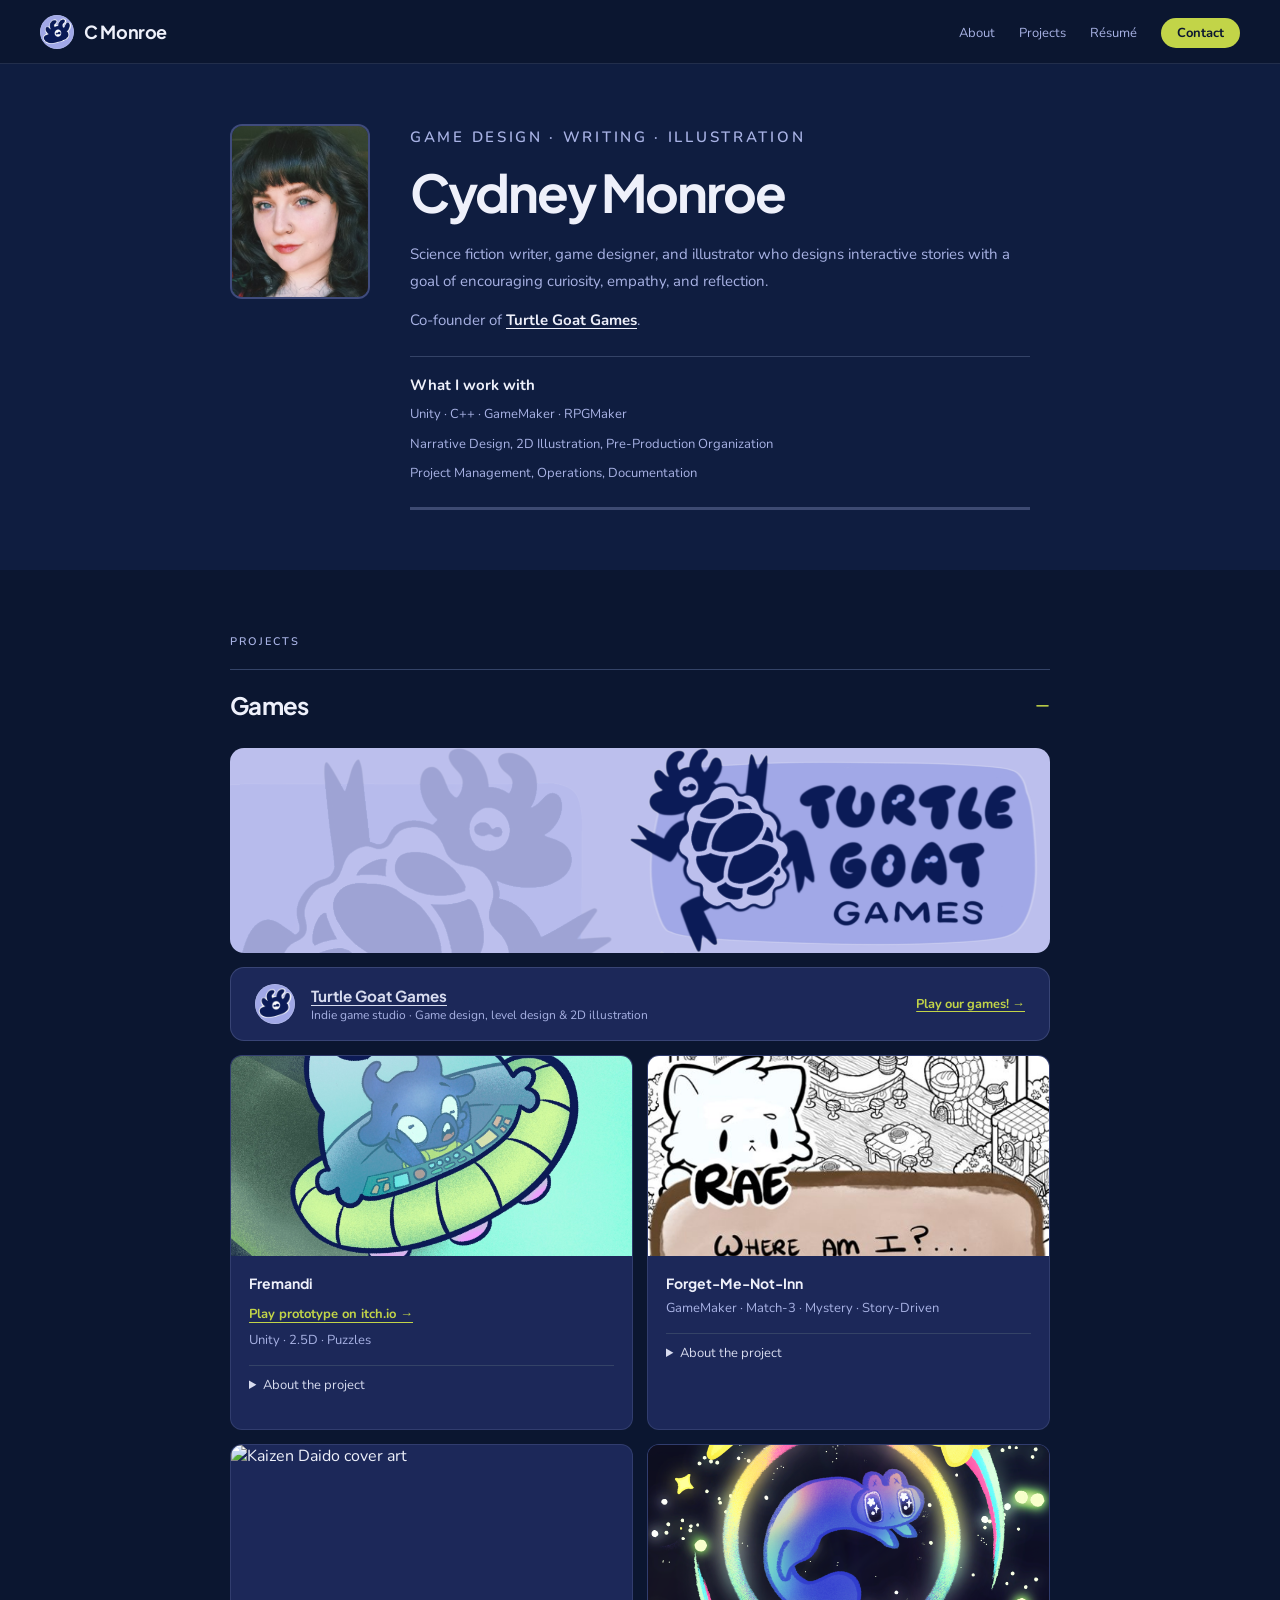
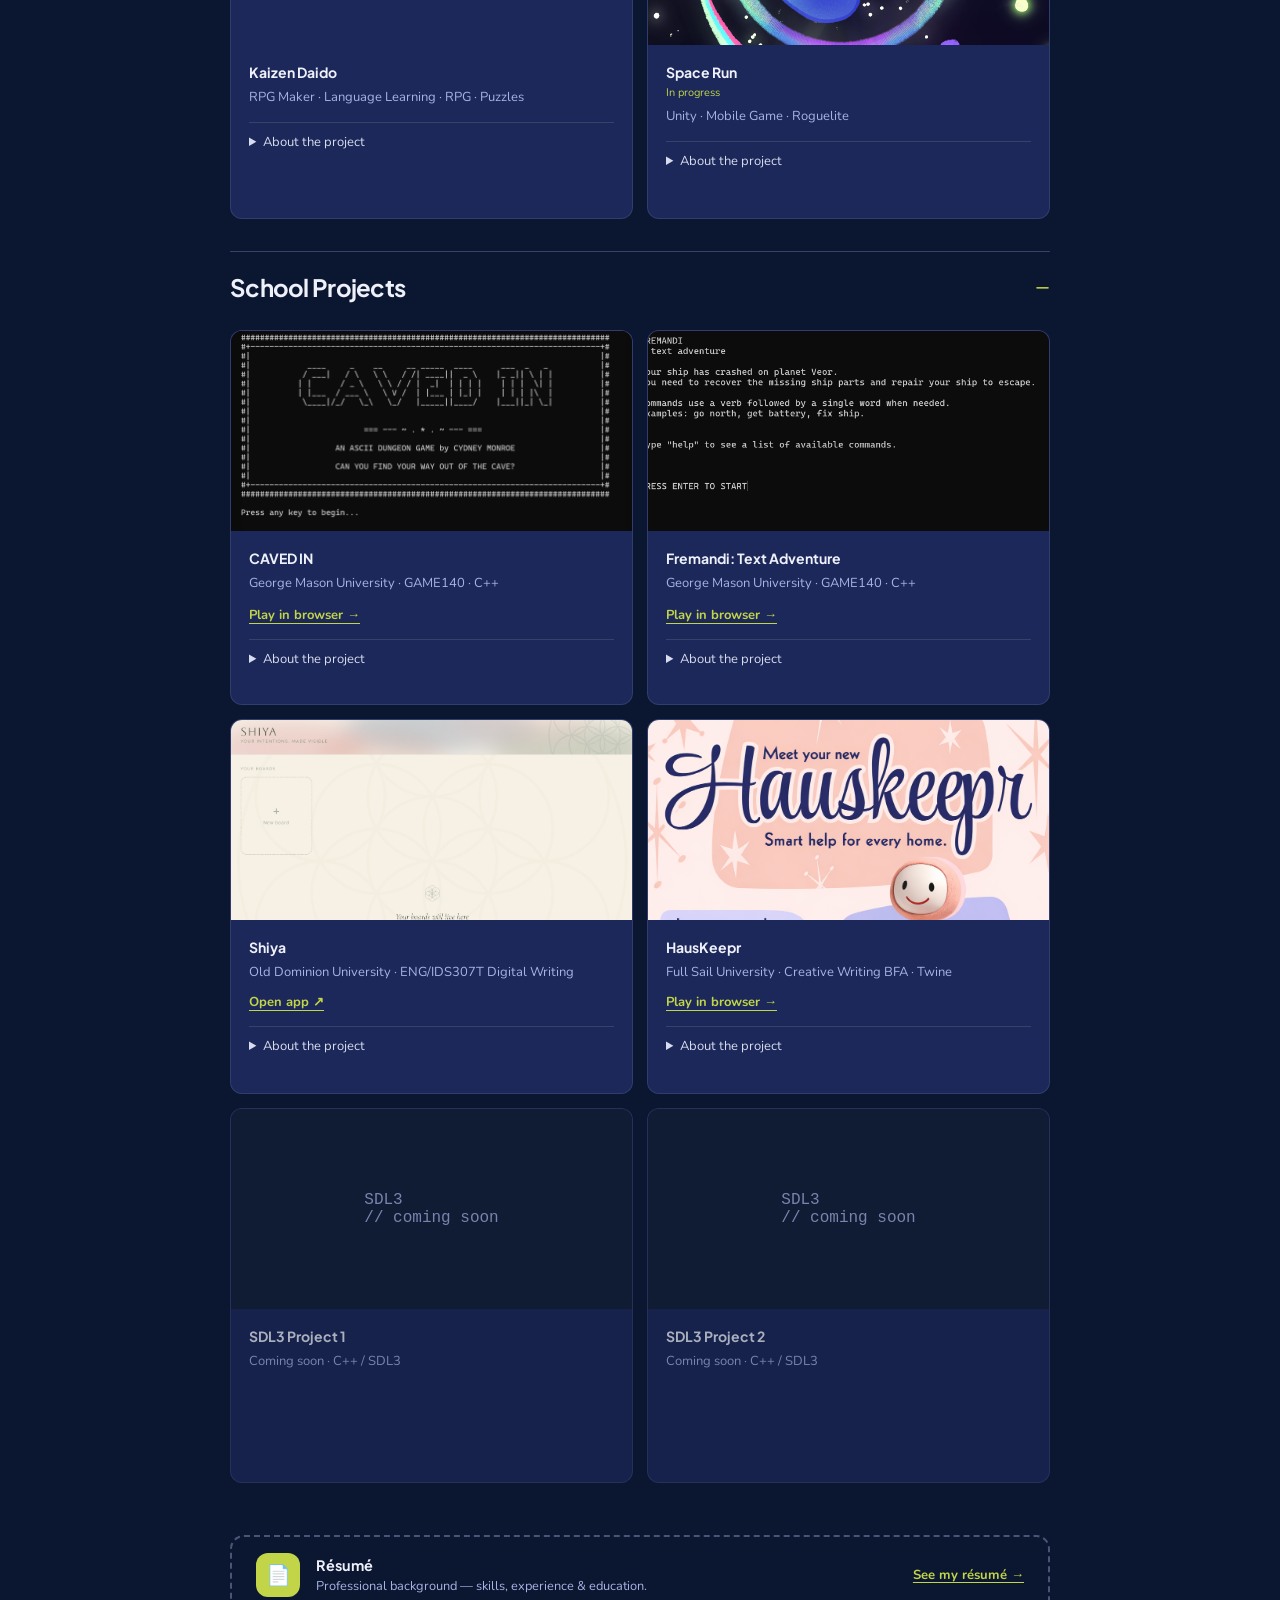
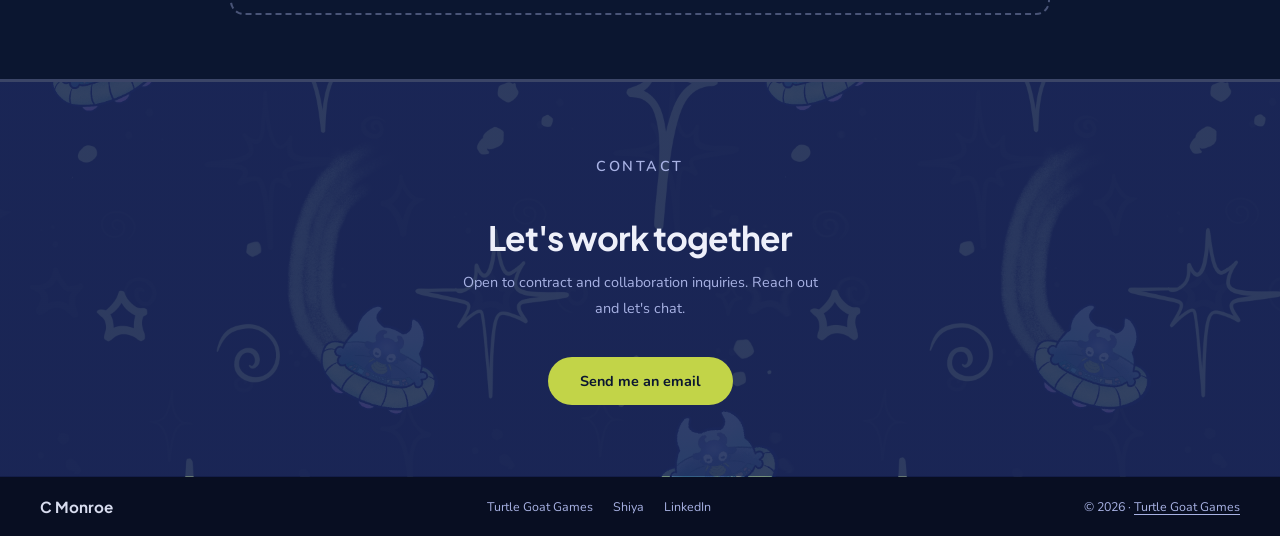
==== commit 9af847f8: "Fix HTML structure and add closing tags" ====
--- a/index.html
+++ b/index.html
@@ -435,6 +435,7 @@
 <p>Co-founder of <strong><a href="https://turtlegoatstudios.com" target="_blank" rel="noopener" class="studio-link">Turtle Goat Games</a></strong>.</p>
 <div class="work-with"><h2>What I work with</h2><p>Unity · C++ · GameMaker · RPGMaker</p><p>Narrative Design, 2D Illustration, Pre-Production Organization</p><p>Project Management, Operations, Documentation</p></div>
 <div class="divider"></div>
+</div></div></section>
 <!-- ══════ PROJECTS ══════ -->
 <section id="projects">
   <div class="container">
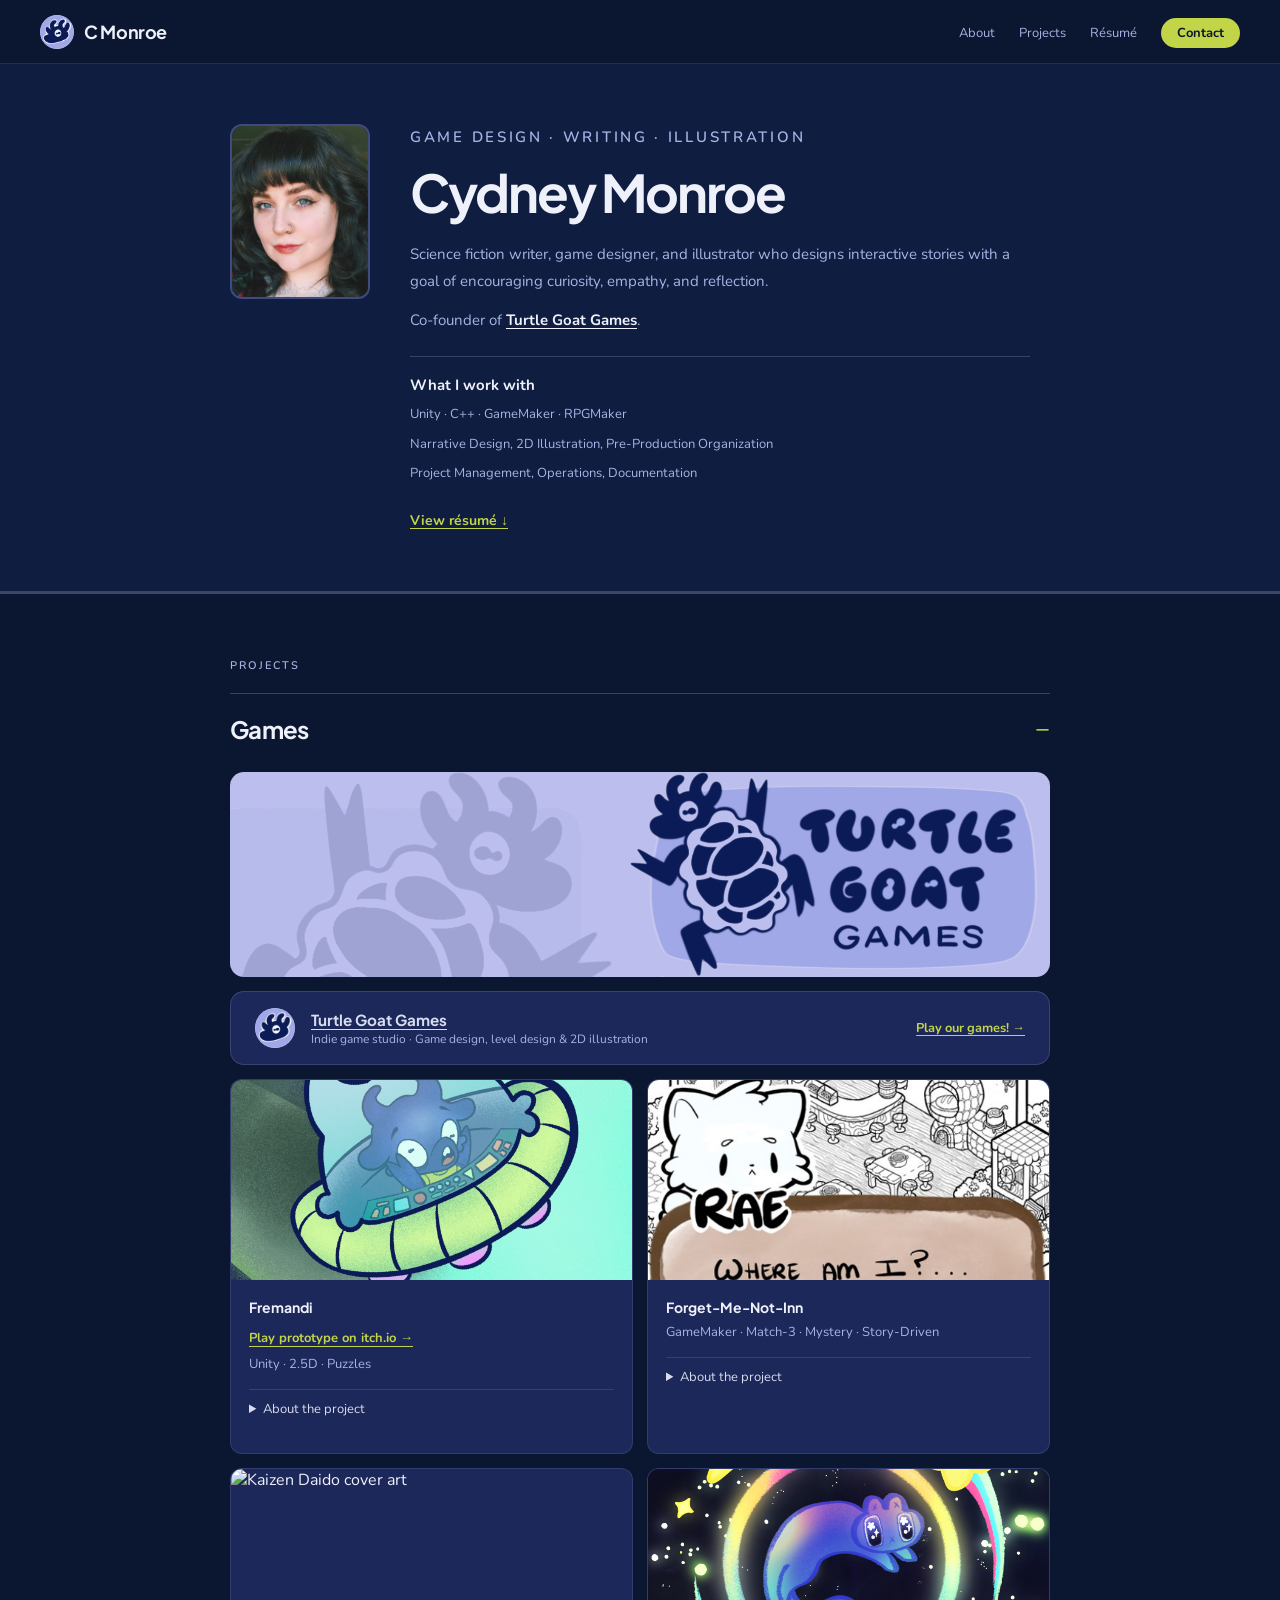
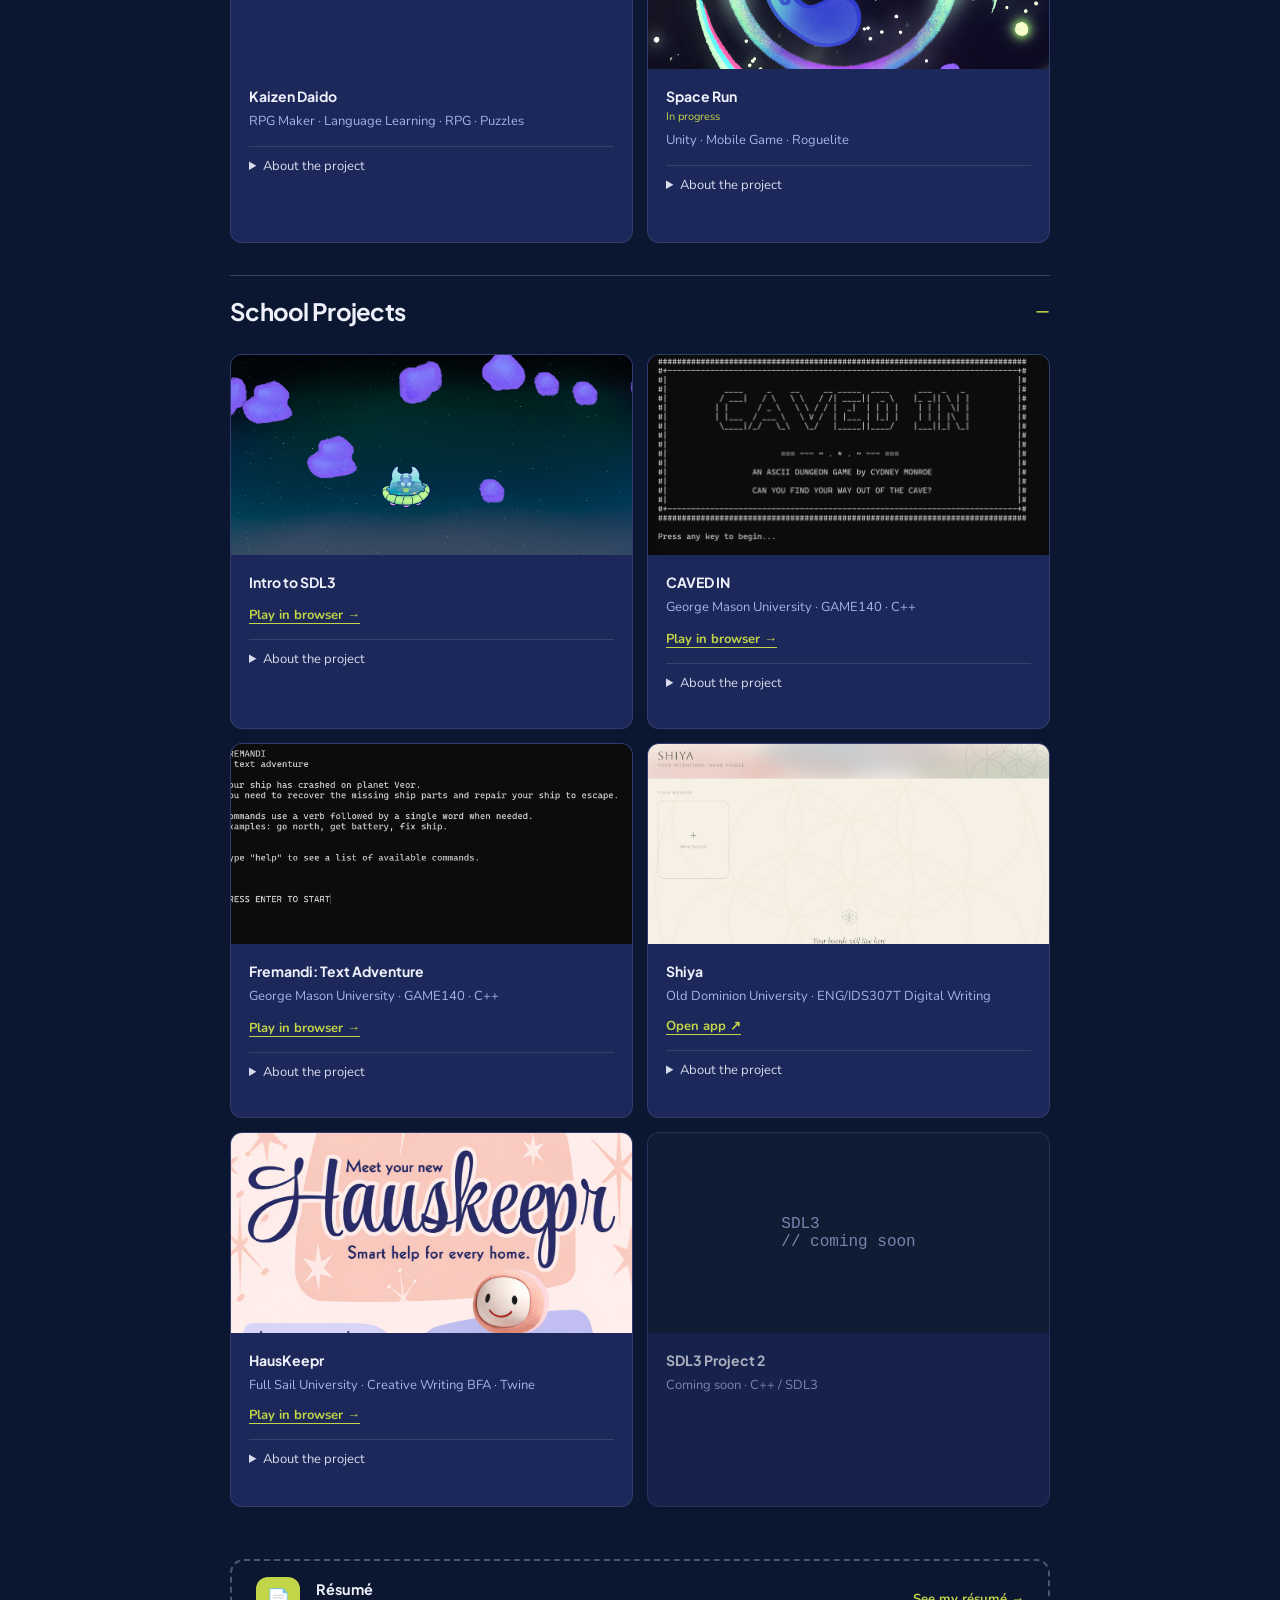
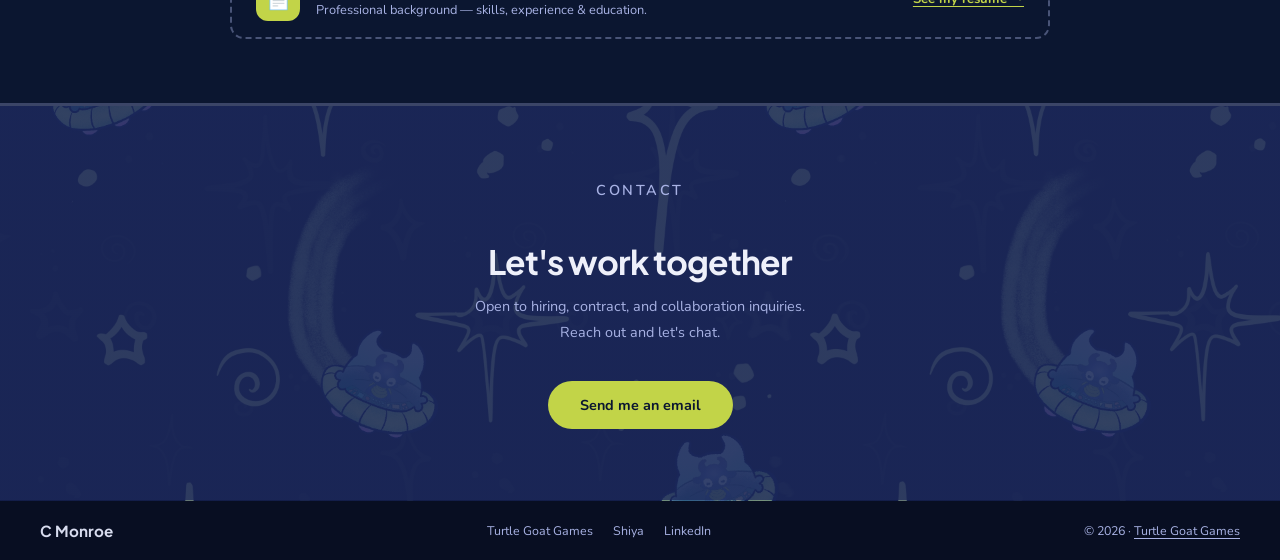
==== commit 99b4be08: "Add SDL3 Intro Project Card" ====
--- a/index.html
+++ b/index.html
@@ -434,8 +434,8 @@
 <p>Science fiction writer, game designer, and illustrator who designs interactive stories with a goal of encouraging curiosity, empathy, and reflection.</p>
 <p>Co-founder of <strong><a href="https://turtlegoatstudios.com" target="_blank" rel="noopener" class="studio-link">Turtle Goat Games</a></strong>.</p>
 <div class="work-with"><h2>What I work with</h2><p>Unity · C++ · GameMaker · RPGMaker</p><p>Narrative Design, 2D Illustration, Pre-Production Organization</p><p>Project Management, Operations, Documentation</p></div>
+<a href="#resume" class="text-link" onclick="openResume()">View résumé ↓</a></div></div></section>
 <div class="divider"></div>
-</div></div></section>
 <!-- ══════ PROJECTS ══════ -->
 <section id="projects">
   <div class="container">
@@ -457,7 +457,7 @@
 
 </div></details>
 
-<details class="project-module school-projects" id="school-projects" open><summary class="module-heading"><h2>School Projects</h2></summary><div class="module-content"><div class="games-grid"><article class="game-card"><div class="game-thumb title-thumb"><img src="images/caved-in-console.png" alt="CAVED IN original console title screen"></div><div class="game-info"><p class="game-title">CAVED IN</p><p class="game-sub">George Mason University · GAME140 · C++</p><a class="play-text school-game" href="games/caved-in.html" data-game="caved-in" aria-expanded="false" aria-controls="caved-in-panel"><span class="game-play-hint">Play in browser →</span></a><details class="project-notes"><summary>About the project</summary><p>A GAME140 assignment focused on character input, tile-based movement, and game state. I used VMware Fusion and wrote C++ in Visual Studio with assistance from an AI coach designed for the course.</p></details></div></article><article class="game-card"><div class="game-thumb text-console-thumb"><img src="images/fremandi-console.png" alt="Fremandi original text adventure console introduction"></div><div class="game-info"><p class="game-title">Fremandi: Text Adventure</p><p class="game-sub">George Mason University · GAME140 · C++</p><a class="play-text school-game" href="games/fremandi-text.html" data-game="fremandi-text" aria-expanded="false" aria-controls="fremandi-text-panel"><span class="game-play-hint">Play in browser →</span></a><details class="project-notes"><summary>About the project</summary><p>A GAME140 assignment focused on command parsing, connected locations, and inventory. I used VMware Fusion and wrote C++ in Visual Studio with assistance from an AI coach designed for the course.</p></details></div></article><article class="game-card shiya-school"><div class="game-thumb"><img src="images/shiya_screenshot.png" alt="Shiya vision board app" loading="lazy"></div><div class="game-info"><p class="game-title">Shiya</p><p class="game-sub">Old Dominion University · ENG/IDS307T Digital Writing</p><a class="play-text" href="https://shiyaapp.netlify.app" target="_blank" rel="noopener">Open app ↗</a><details class="project-notes"><summary>About the project</summary><p>A vision board app developed with Claude for an assignment on prompting, visual design, and communicating with AI.</p></details></div></article><article class="game-card">
+<details class="project-module school-projects" id="school-projects" open><summary class="module-heading"><h2>School Projects</h2></summary><div class="module-content"><div class="games-grid"><article class="game-card"><div class="game-thumb"><img src="images/sdl-intro.png" alt="Intro to SDL3: Turtle Goat flying through purple asteroids" loading="lazy"></div><div class="game-info"><p class="game-title">Intro to SDL3</p><a class="play-text school-game" href="games/sdl-intro.html" data-game="sdl-intro" aria-expanded="false" aria-controls="sdl-intro-panel"><span class="game-play-hint">Play in browser →</span></a><details class="project-notes"><summary>About the project</summary><p>A GAME140 assignment on loading bitmap graphics, rendering a background and moving sprite, and handling keyboard input in SDL3. I added moving stars, asteroids, and collision-triggered spins.</p></details></div></article><article class="game-card"><div class="game-thumb title-thumb"><img src="images/caved-in-console.png" alt="CAVED IN original console title screen"></div><div class="game-info"><p class="game-title">CAVED IN</p><p class="game-sub">George Mason University · GAME140 · C++</p><a class="play-text school-game" href="games/caved-in.html" data-game="caved-in" aria-expanded="false" aria-controls="caved-in-panel"><span class="game-play-hint">Play in browser →</span></a><details class="project-notes"><summary>About the project</summary><p>A GAME140 assignment focused on character input, tile-based movement, and game state. I used VMware Fusion and wrote C++ in Visual Studio with assistance from an AI coach designed for the course.</p></details></div></article><article class="game-card"><div class="game-thumb text-console-thumb"><img src="images/fremandi-console.png" alt="Fremandi original text adventure console introduction"></div><div class="game-info"><p class="game-title">Fremandi: Text Adventure</p><p class="game-sub">George Mason University · GAME140 · C++</p><a class="play-text school-game" href="games/fremandi-text.html" data-game="fremandi-text" aria-expanded="false" aria-controls="fremandi-text-panel"><span class="game-play-hint">Play in browser →</span></a><details class="project-notes"><summary>About the project</summary><p>A GAME140 assignment focused on command parsing, connected locations, and inventory. I used VMware Fusion and wrote C++ in Visual Studio with assistance from an AI coach designed for the course.</p></details></div></article><article class="game-card shiya-school"><div class="game-thumb"><img src="images/shiya_screenshot.png" alt="Shiya vision board app" loading="lazy"></div><div class="game-info"><p class="game-title">Shiya</p><p class="game-sub">Old Dominion University · ENG/IDS307T Digital Writing</p><a class="play-text" href="https://shiyaapp.netlify.app" target="_blank" rel="noopener">Open app ↗</a><details class="project-notes"><summary>About the project</summary><p>A vision board app developed with Claude for an assignment on prompting, visual design, and communicating with AI.</p></details></div></article><article class="game-card">
         <div class="game-thumb top-crop"><img src="images/HausKeepr_Final_Flyer.png" alt="HausKeepr cover art"></div>
         <div class="game-info">
           <p class="game-title">HausKeepr</p>
@@ -465,9 +465,8 @@
 <details class="project-notes"><summary>About the project</summary><p>Created for <a href="https://hub.fullsail.edu/articles/writing-immersive-game-narratives-in-full-sails-creative-writing-program" target="_blank" rel="noopener">Writing Workshop IV: Video Games and Interactive Formats</a>. The assignment focused on writing a playable narrative with choices and cause-and-effect mechanics.</p></details>
         </div>
       </article><article class="game-card placeholder-card"><div class="game-thumb console-thumb"><pre aria-hidden="true">SDL3
-// coming soon</pre></div><div class="game-info"><p class="game-title">SDL3 Project 1</p><p class="game-sub">Coming soon · C++ / SDL3</p></div></article><article class="game-card placeholder-card"><div class="game-thumb console-thumb"><pre aria-hidden="true">SDL3
 // coming soon</pre></div><div class="game-info"><p class="game-title">SDL3 Project 2</p><p class="game-sub">Coming soon · C++ / SDL3</p></div></article></div>
-<section class="school-player" id="caved-in-panel" hidden aria-label="CAVED IN player"><div class="school-player-head"><h3>CAVED IN</h3><button type="button" data-close="caved-in">Close ✕</button></div><iframe title="CAVED IN console game" data-src="games/caved-in.html?embed=1" id="caved-in-frame" class="school-frame"></iframe></section>
+<section class="school-player" id="sdl-intro-panel" hidden aria-label="Intro to SDL3 player"><div class="school-player-head"><h3>Intro to SDL3</h3><button type="button" data-close="sdl-intro">Close ✕</button></div><iframe title="Intro to SDL3 game" data-src="games/sdl-intro.html?embed=1" id="sdl-intro-frame" class="school-frame"></iframe></section><section class="school-player" id="caved-in-panel" hidden aria-label="CAVED IN player"><div class="school-player-head"><h3>CAVED IN</h3><button type="button" data-close="caved-in">Close ✕</button></div><iframe title="CAVED IN console game" data-src="games/caved-in.html?embed=1" id="caved-in-frame" class="school-frame"></iframe></section>
 <section class="school-player" id="fremandi-text-panel" hidden aria-label="Fremandi: Text Adventure player"><div class="school-player-head"><h3>Fremandi: Text Adventure</h3><button type="button" data-close="fremandi-text">Close ✕</button></div><iframe title="Fremandi: Text Adventure console game" data-src="games/fremandi-text.html?embed=1" id="fremandi-text-frame" class="school-frame"></iframe></section>
 
     <!-- ══════ INLINE HAUSKEEPR PLAYER (hidden until expanded) ══════ -->
@@ -652,7 +651,7 @@
   <div class="container">
     <p class="eyebrow">Contact</p>
     <h2>Let's work together</h2>
-    <p>Open to contract and collaboration inquiries. Reach out and let's chat.</p>
+    <p>Open to hiring, contract, and collaboration inquiries. Reach out and let's chat.</p>
     <a href="mailto:hello@cydneymonroe.com" class="btn-chart">Send me an email</a>
   </div>
 </section>
@@ -778,19 +777,20 @@
       if(event.ctrlKey || event.metaKey || event.shiftKey || event.altKey) return;
       event.preventDefault();
       var slug=card.dataset.game, panel=document.getElementById(slug+'-panel'), frame=document.getElementById(slug+'-frame');
-      var opening=panel.hidden; panel.hidden=!opening; card.setAttribute('aria-expanded',String(opening));
+      var opening=panel.hidden; panel.hidden=!opening; if(slug==='sdl-intro') frame.contentWindow.postMessage({type:'sdl-intro-visibility',visible:opening},'*'); card.setAttribute('aria-expanded',String(opening));
       card.querySelector('.game-play-hint').textContent=opening?'Close game ↑':'Play in browser →';
       if(opening) { if(!frame.getAttribute('src')) frame.src=frame.dataset.src; panel.scrollIntoView({behavior:'smooth',block:'start'}); frame.focus(); }
     });
   });
   document.querySelectorAll('[data-close]').forEach(function(button) { button.addEventListener('click',function() {
-    var slug=button.dataset.close; document.getElementById(slug+'-panel').hidden=true;
+    var slug=button.dataset.close; document.getElementById(slug+'-panel').hidden=true; if(slug==='sdl-intro') document.getElementById('sdl-intro-frame').contentWindow.postMessage({type:'sdl-intro-visibility',visible:false},'*');
     var card=document.querySelector('[data-game="'+slug+'"]'); card.setAttribute('aria-expanded','false'); card.querySelector('.game-play-hint').textContent='Play in browser →'; card.focus({preventScroll:true});
   }); });
   window.addEventListener('message',function(event) {
     if(!event.data || event.data.type!=='school-game-height' || !Number.isFinite(event.data.height)) return;
     document.querySelectorAll('.school-frame').forEach(function(frame) { if(event.source===frame.contentWindow) frame.style.height=Math.min(1600,Math.max(300,event.data.height))+'px'; });
   });
+document.getElementById('school-projects').addEventListener('toggle',function(){var f=document.getElementById('sdl-intro-frame');f.contentWindow.postMessage({type:'sdl-intro-visibility',visible:this.open&&!document.getElementById('sdl-intro-panel').hidden},'*');});
 </script>
 </body>
 </html>
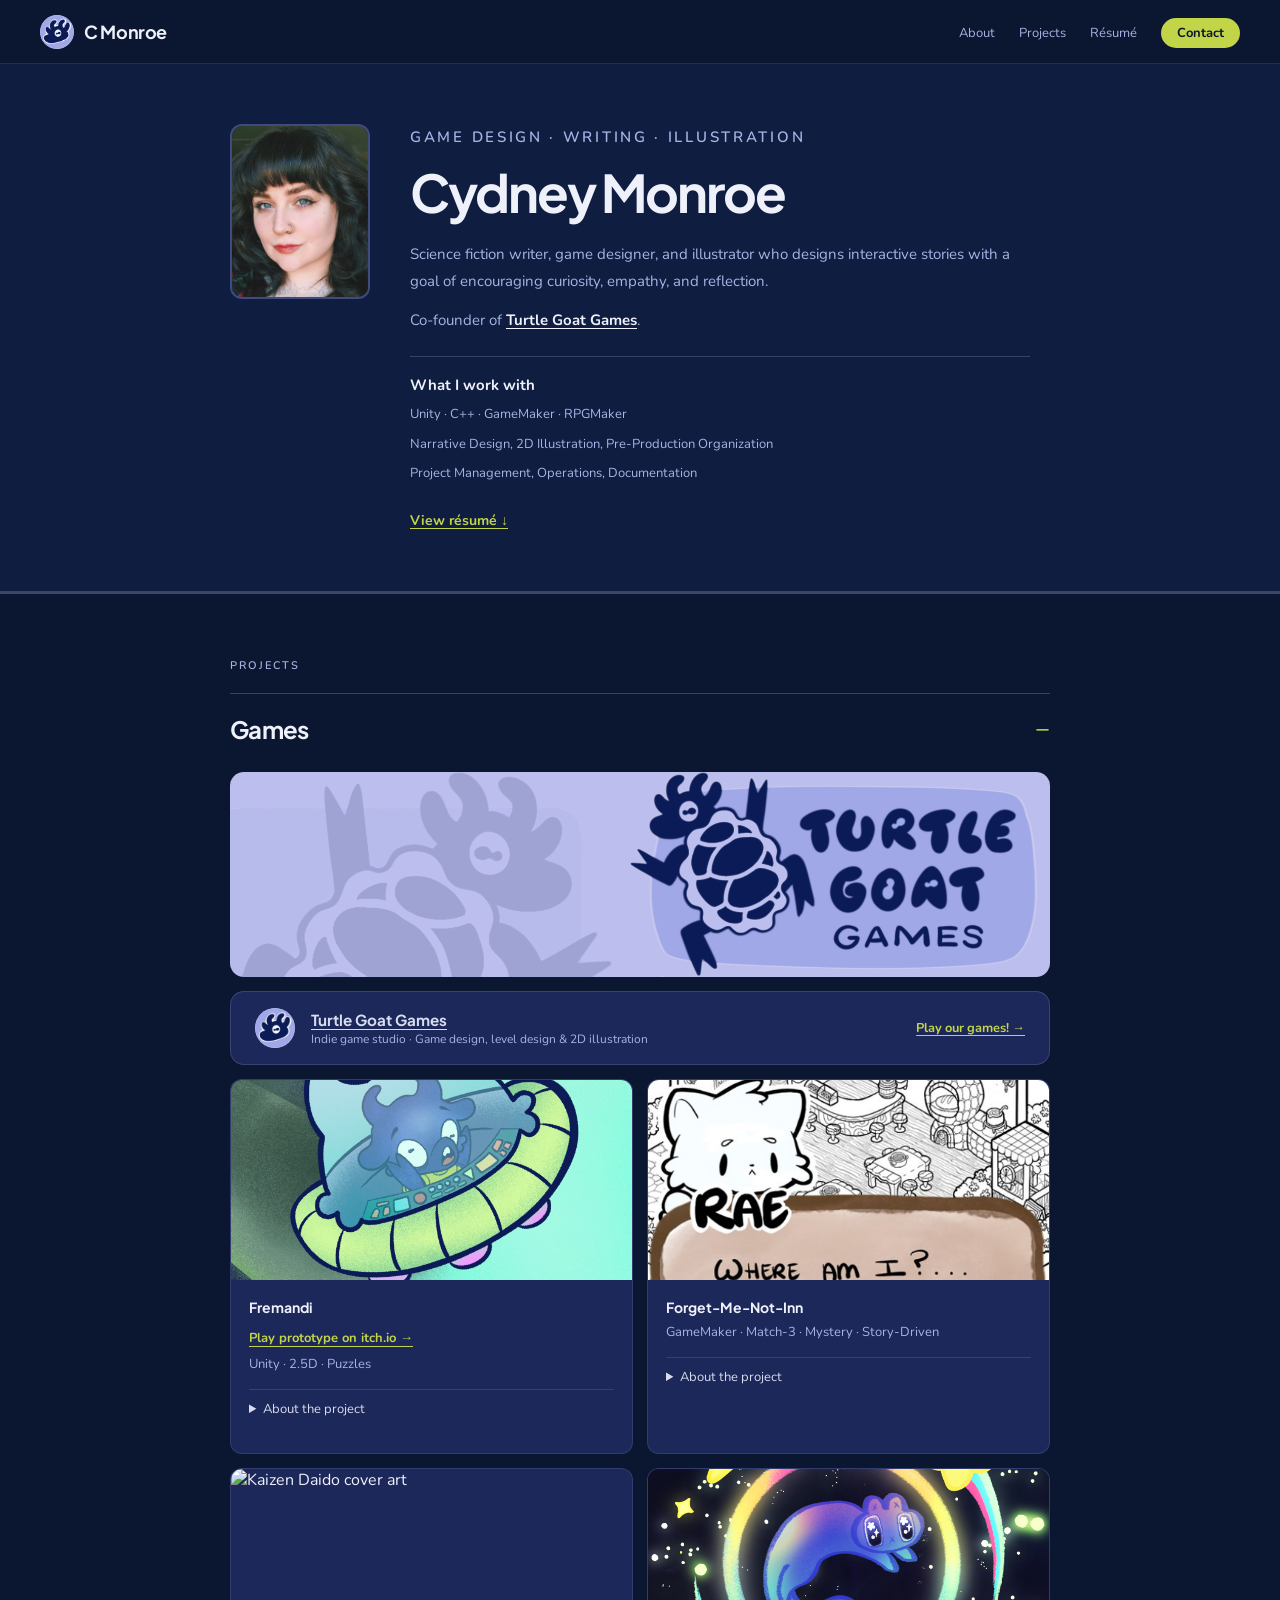
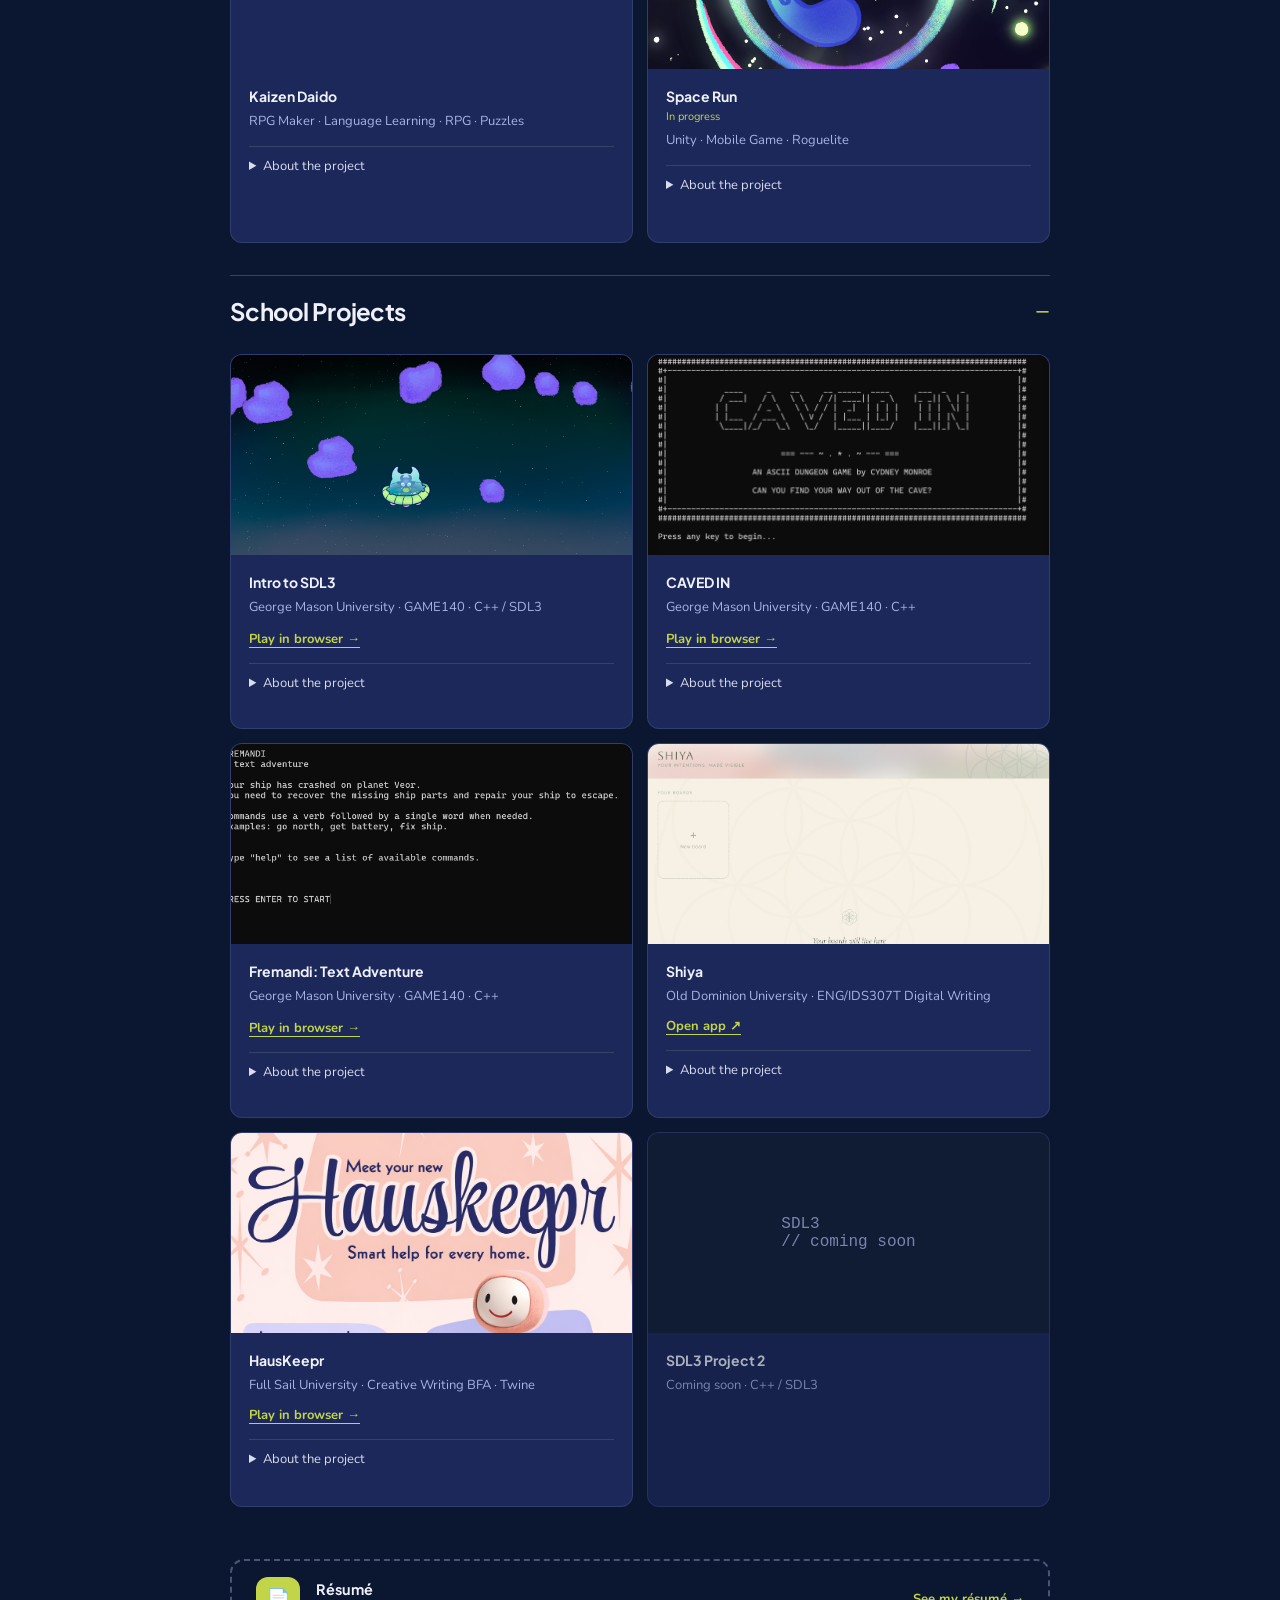
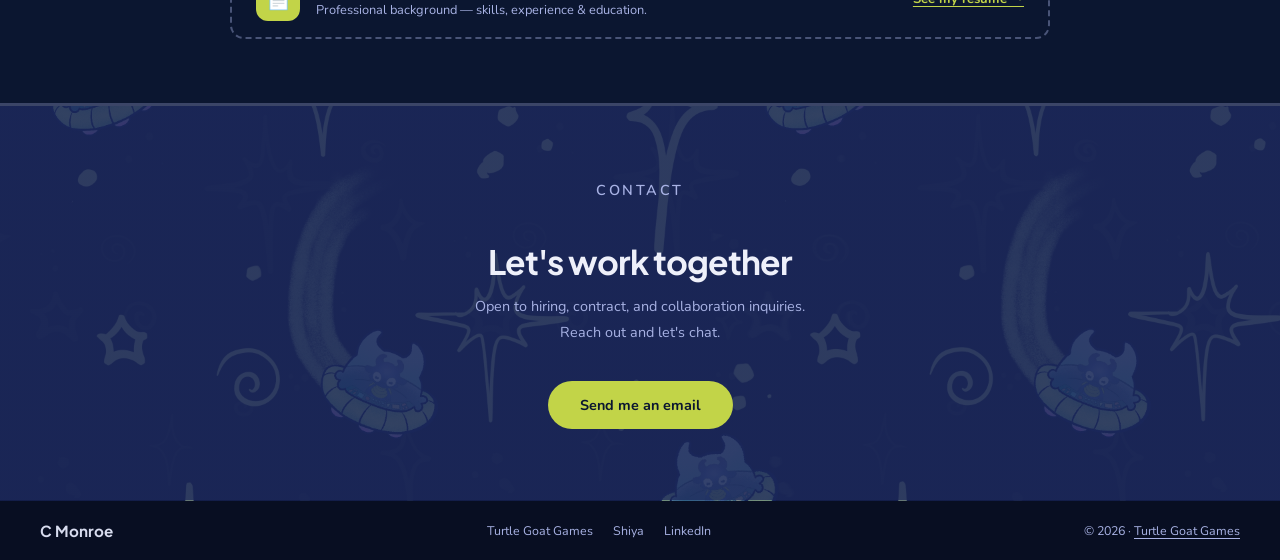
==== commit 47d0f2c2: "Add school tag to Intro to SDL3" ====
--- a/index.html
+++ b/index.html
@@ -457,7 +457,7 @@
 
 </div></details>
 
-<details class="project-module school-projects" id="school-projects" open><summary class="module-heading"><h2>School Projects</h2></summary><div class="module-content"><div class="games-grid"><article class="game-card"><div class="game-thumb"><img src="images/sdl-intro.png" alt="Intro to SDL3: Turtle Goat flying through purple asteroids" loading="lazy"></div><div class="game-info"><p class="game-title">Intro to SDL3</p><a class="play-text school-game" href="games/sdl-intro.html" data-game="sdl-intro" aria-expanded="false" aria-controls="sdl-intro-panel"><span class="game-play-hint">Play in browser →</span></a><details class="project-notes"><summary>About the project</summary><p>A GAME140 assignment on loading bitmap graphics, rendering a background and moving sprite, and handling keyboard input in SDL3. I added moving stars, asteroids, and collision-triggered spins.</p></details></div></article><article class="game-card"><div class="game-thumb title-thumb"><img src="images/caved-in-console.png" alt="CAVED IN original console title screen"></div><div class="game-info"><p class="game-title">CAVED IN</p><p class="game-sub">George Mason University · GAME140 · C++</p><a class="play-text school-game" href="games/caved-in.html" data-game="caved-in" aria-expanded="false" aria-controls="caved-in-panel"><span class="game-play-hint">Play in browser →</span></a><details class="project-notes"><summary>About the project</summary><p>A GAME140 assignment focused on character input, tile-based movement, and game state. I used VMware Fusion and wrote C++ in Visual Studio with assistance from an AI coach designed for the course.</p></details></div></article><article class="game-card"><div class="game-thumb text-console-thumb"><img src="images/fremandi-console.png" alt="Fremandi original text adventure console introduction"></div><div class="game-info"><p class="game-title">Fremandi: Text Adventure</p><p class="game-sub">George Mason University · GAME140 · C++</p><a class="play-text school-game" href="games/fremandi-text.html" data-game="fremandi-text" aria-expanded="false" aria-controls="fremandi-text-panel"><span class="game-play-hint">Play in browser →</span></a><details class="project-notes"><summary>About the project</summary><p>A GAME140 assignment focused on command parsing, connected locations, and inventory. I used VMware Fusion and wrote C++ in Visual Studio with assistance from an AI coach designed for the course.</p></details></div></article><article class="game-card shiya-school"><div class="game-thumb"><img src="images/shiya_screenshot.png" alt="Shiya vision board app" loading="lazy"></div><div class="game-info"><p class="game-title">Shiya</p><p class="game-sub">Old Dominion University · ENG/IDS307T Digital Writing</p><a class="play-text" href="https://shiyaapp.netlify.app" target="_blank" rel="noopener">Open app ↗</a><details class="project-notes"><summary>About the project</summary><p>A vision board app developed with Claude for an assignment on prompting, visual design, and communicating with AI.</p></details></div></article><article class="game-card">
+<details class="project-module school-projects" id="school-projects" open><summary class="module-heading"><h2>School Projects</h2></summary><div class="module-content"><div class="games-grid"><article class="game-card"><div class="game-thumb"><img src="images/sdl-intro.png" alt="Intro to SDL3: Turtle Goat flying through purple asteroids" loading="lazy"></div><div class="game-info"><p class="game-title">Intro to SDL3</p><p class="game-sub">George Mason University · GAME140 · C++ / SDL3</p><a class="play-text school-game" href="games/sdl-intro.html" data-game="sdl-intro" aria-expanded="false" aria-controls="sdl-intro-panel"><span class="game-play-hint">Play in browser →</span></a><details class="project-notes"><summary>About the project</summary><p>A GAME140 assignment on loading bitmap graphics, rendering a background and moving sprite, and handling keyboard input in SDL3. I added moving stars, asteroids, and collision-triggered spins.</p></details></div></article><article class="game-card"><div class="game-thumb title-thumb"><img src="images/caved-in-console.png" alt="CAVED IN original console title screen"></div><div class="game-info"><p class="game-title">CAVED IN</p><p class="game-sub">George Mason University · GAME140 · C++</p><a class="play-text school-game" href="games/caved-in.html" data-game="caved-in" aria-expanded="false" aria-controls="caved-in-panel"><span class="game-play-hint">Play in browser →</span></a><details class="project-notes"><summary>About the project</summary><p>A GAME140 assignment focused on character input, tile-based movement, and game state. I used VMware Fusion and wrote C++ in Visual Studio with assistance from an AI coach designed for the course.</p></details></div></article><article class="game-card"><div class="game-thumb text-console-thumb"><img src="images/fremandi-console.png" alt="Fremandi original text adventure console introduction"></div><div class="game-info"><p class="game-title">Fremandi: Text Adventure</p><p class="game-sub">George Mason University · GAME140 · C++</p><a class="play-text school-game" href="games/fremandi-text.html" data-game="fremandi-text" aria-expanded="false" aria-controls="fremandi-text-panel"><span class="game-play-hint">Play in browser →</span></a><details class="project-notes"><summary>About the project</summary><p>A GAME140 assignment focused on command parsing, connected locations, and inventory. I used VMware Fusion and wrote C++ in Visual Studio with assistance from an AI coach designed for the course.</p></details></div></article><article class="game-card shiya-school"><div class="game-thumb"><img src="images/shiya_screenshot.png" alt="Shiya vision board app" loading="lazy"></div><div class="game-info"><p class="game-title">Shiya</p><p class="game-sub">Old Dominion University · ENG/IDS307T Digital Writing</p><a class="play-text" href="https://shiyaapp.netlify.app" target="_blank" rel="noopener">Open app ↗</a><details class="project-notes"><summary>About the project</summary><p>A vision board app developed with Claude for an assignment on prompting, visual design, and communicating with AI.</p></details></div></article><article class="game-card">
         <div class="game-thumb top-crop"><img src="images/HausKeepr_Final_Flyer.png" alt="HausKeepr cover art"></div>
         <div class="game-info">
           <p class="game-title">HausKeepr</p>
